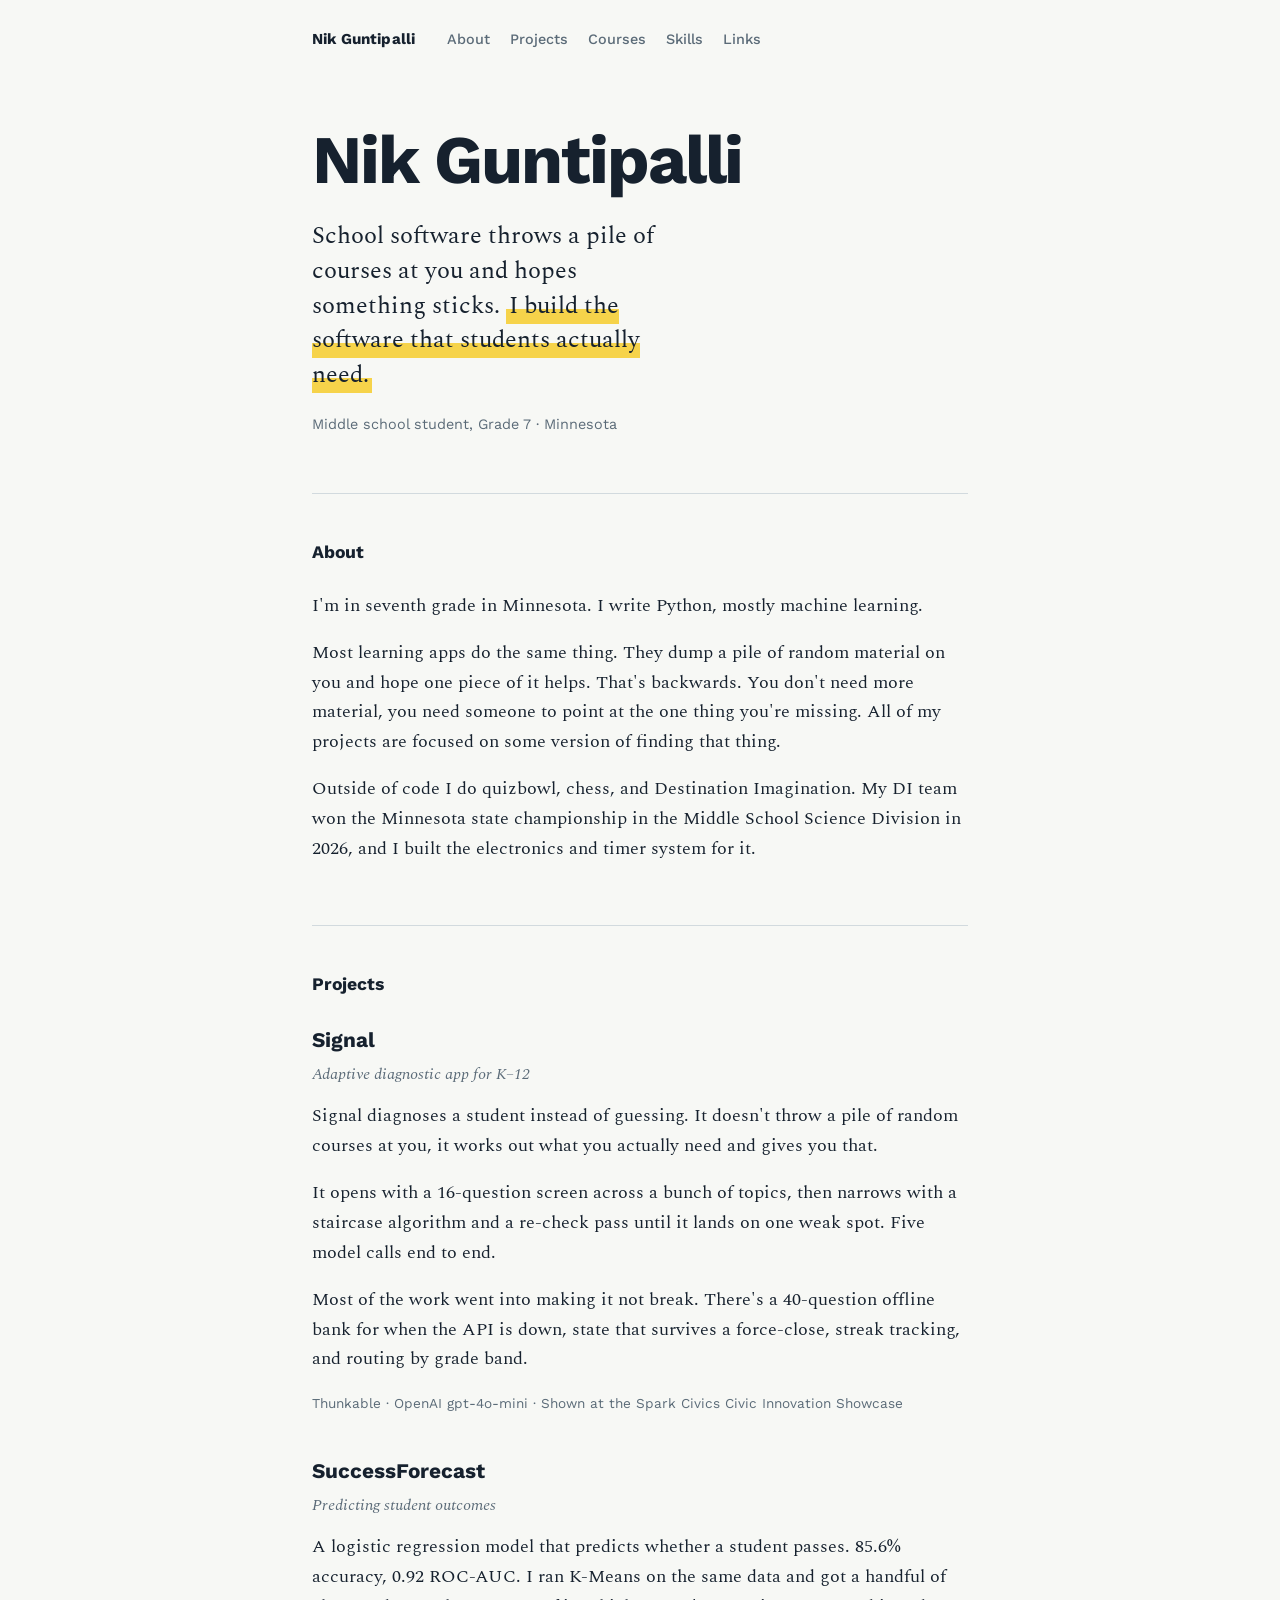
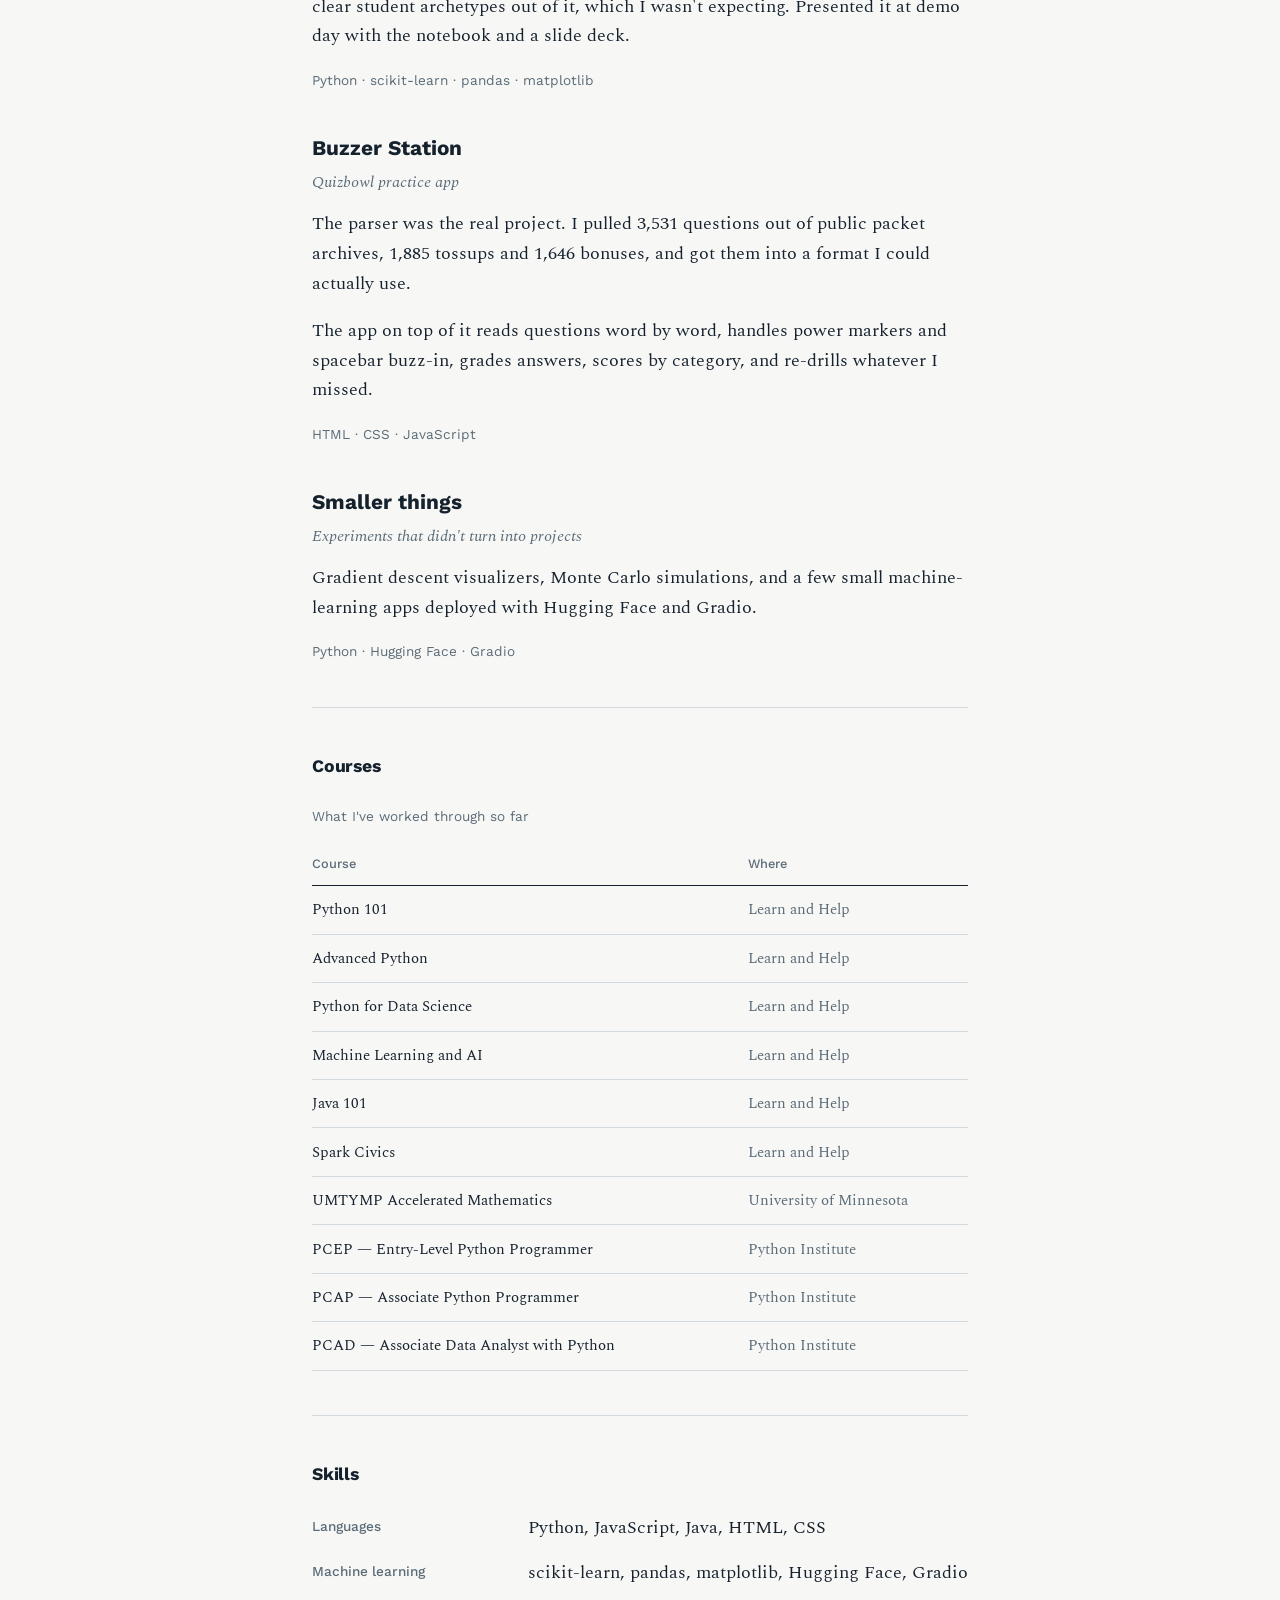
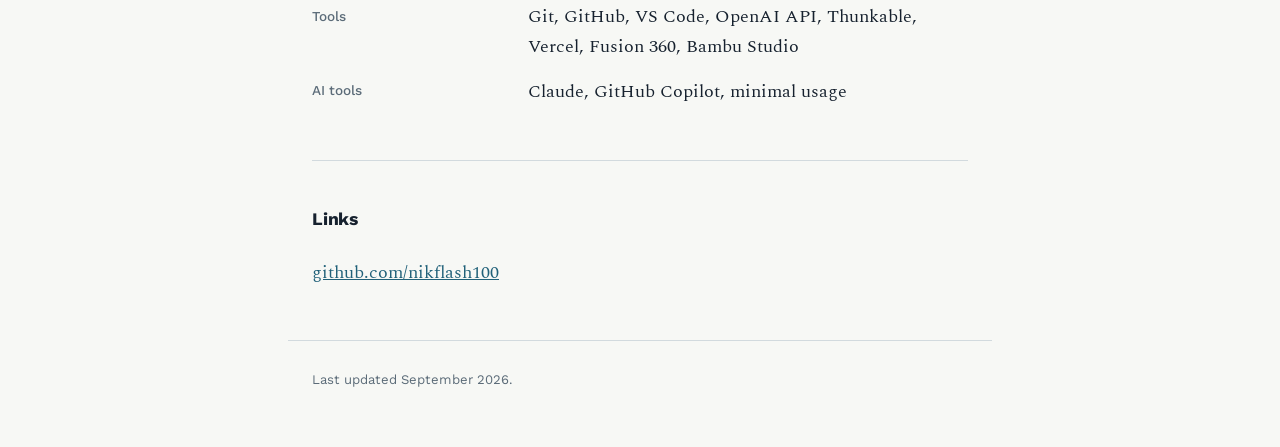
==== index.html @ 3db18a06 "Update AI tools list in index.html" ====
<!DOCTYPE html>
<html lang="en">
<head>
<meta charset="UTF-8">
<meta name="viewport" content="width=device-width, initial-scale=1">
<title>Nik Guntipalli</title>
<link rel="preconnect" href="https://fonts.googleapis.com">
<link rel="preconnect" href="https://fonts.gstatic.com" crossorigin>
<link href="https://fonts.googleapis.com/css2?family=Spectral:ital,wght@0,400;0,600;1,400&family=Work+Sans:wght@500;700&display=swap" rel="stylesheet">
<link rel="stylesheet" href="css/styles.css">
</head>
<body>

<nav class="topnav">
  <span class="topnav-name">Nik Guntipalli</span>
  <ul>
    <li><a href="#about">About</a></li>
    <li><a href="#projects">Projects</a></li>
    <li><a href="#courses">Courses</a></li>
    <li><a href="#skills">Skills</a></li>
    <li><a href="#links">Links</a></li>
  </ul>
</nav>

<header class="hero">
  <h1>Nik Guntipalli</h1>
  <p class="tagline">School software throws a pile of courses at you and hopes something sticks. <span class="marked">I build the software that students actually need.</span></p>
  <p class="meta">Middle school student, Grade 7 &middot; Minnesota</p>
</header>

<main>

<section class="section" id="about">
  <h2>About</h2>
  <p>I'm in seventh grade in Minnesota. I write Python, mostly machine learning.</p>
  <p>Most learning apps do the same thing. They dump a pile of random material on you and hope one piece of it helps. That's backwards. You don't need more material, you need someone to point at the one thing you're missing. All of my projects are focused on some version of finding that thing.</p>
  <p>Outside of code I do quizbowl, chess, and Destination Imagination. My DI team won the Minnesota state championship in the Middle School Science Division in 2026, and I built the electronics and timer system for it.</p>
</section>

<section class="section" id="projects">
  <h2>Projects</h2>

  <article class="project">
    <h3>Signal</h3>
    <p class="project-sub">Adaptive diagnostic app for K&ndash;12</p>
    <p>Signal diagnoses a student instead of guessing. It doesn't throw a pile of random courses at you, it works out what you actually need and gives you that.</p>
    <p>It opens with a 16-question screen across a bunch of topics, then narrows with a staircase algorithm and a re-check pass until it lands on one weak spot. Five model calls end to end.</p>
    <p>Most of the work went into making it not break. There's a 40-question offline bank for when the API is down, state that survives a force-close, streak tracking, and routing by grade band.</p>
    <p class="tech">Thunkable &middot; OpenAI gpt-4o-mini &middot; Shown at the Spark Civics Civic Innovation Showcase</p>
  </article>

  <article class="project">
    <h3>SuccessForecast</h3>
    <p class="project-sub">Predicting student outcomes</p>
    <p>A logistic regression model that predicts whether a student passes. 85.6% accuracy, 0.92 ROC-AUC. I ran K-Means on the same data and got a handful of clear student archetypes out of it, which I wasn't expecting. Presented it at demo day with the notebook and a slide deck.</p>
    <p class="tech">Python &middot; scikit-learn &middot; pandas &middot; matplotlib</p>
  </article>

  <article class="project">
    <h3>Buzzer Station</h3>
    <p class="project-sub">Quizbowl practice app</p>
    <p>The parser was the real project. I pulled 3,531 questions out of public packet archives, 1,885 tossups and 1,646 bonuses, and got them into a format I could actually use.</p>
    <p>The app on top of it reads questions word by word, handles power markers and spacebar buzz-in, grades answers, scores by category, and re-drills whatever I missed.</p>
    <p class="tech">HTML &middot; CSS &middot; JavaScript</p>
  </article>

  <article class="project">
    <h3>Smaller things</h3>
    <p class="project-sub">Experiments that didn't turn into projects</p>
    <p>Gradient descent visualizers, Monte Carlo simulations, and a few small machine-learning apps deployed with Hugging Face and Gradio.</p>
    <p class="tech">Python &middot; Hugging Face &middot; Gradio</p>
  </article>
</section>

<section class="section" id="courses">
  <h2>Courses</h2>
  <table>
    <caption>What I've worked through so far</caption>
    <thead>
      <tr><th scope="col">Course</th><th scope="col">Where</th></tr>
    </thead>
    <tbody>
      <tr><td>Python 101</td><td>Learn and Help</td></tr>
      <tr><td>Advanced Python</td><td>Learn and Help</td></tr>
      <tr><td>Python for Data Science</td><td>Learn and Help</td></tr>
      <tr><td>Machine Learning and AI</td><td>Learn and Help</td></tr>
      <tr><td>Java 101</td><td>Learn and Help</td></tr>
      <tr><td>Spark Civics</td><td>Learn and Help</td></tr>
      <tr><td>UMTYMP Accelerated Mathematics</td><td>University of Minnesota</td></tr>
      <tr><td>PCEP &mdash; Entry-Level Python Programmer</td><td>Python Institute</td></tr>
      <tr><td>PCAP &mdash; Associate Python Programmer</td><td>Python Institute</td></tr>
      <tr><td>PCAD &mdash; Associate Data Analyst with Python</td><td>Python Institute</td></tr>
    </tbody>
  </table>
</section>

<section class="section" id="skills">
  <h2>Skills</h2>
  <dl class="skills">
    <dt>Languages</dt>
    <dd>Python, JavaScript, Java, HTML, CSS</dd>

    <dt>Machine learning</dt>
    <dd>scikit-learn, pandas, matplotlib, Hugging Face, Gradio</dd>

    <dt>Tools</dt>
    <dd>Git, GitHub, VS Code, OpenAI API, Thunkable, Vercel, Fusion 360, Bambu Studio</dd>

    <dt>AI tools</dt>
    <dd>Claude, GitHub Copilot, minimal usage</dd>
  </dl>
</section>

<section class="section" id="links">
  <h2>Links</h2>
  <ul class="links">
    <li><a href="https://github.com/nikflash100">github.com/nikflash100</a></li>
  </ul>
</section>

</main>

<footer>
  <p>Last updated September 2026.</p>
</footer>

</body>
</html>
---- css/styles.css ----
:root {
  --ink: #16212e;
  --paper: #f7f8f5;
  --rule: #d2dade;
  --muted: #5b6b78;
  --mark: #f6d34a;
  --link: #216179;
}

* { box-sizing: border-box; }

html { scroll-behavior: smooth; }

body {
  margin: 0;
  background: var(--paper);
  color: var(--ink);
  font-family: Spectral, Georgia, serif;
  font-size: 18px;
  line-height: 1.65;
}

main, .hero, .topnav, footer {
  max-width: 44rem;
  margin: 0 auto;
  padding-left: 1.5rem;
  padding-right: 1.5rem;
}

.topnav {
  display: flex;
  flex-wrap: wrap;
  align-items: baseline;
  gap: 1rem 2rem;
  padding-top: 1.5rem;
  padding-bottom: 1.5rem;
}

.topnav-name {
  font-family: "Work Sans", system-ui, sans-serif;
  font-weight: 700;
  font-size: 0.95rem;
  letter-spacing: 0.01em;
}

.topnav ul {
  display: flex;
  flex-wrap: wrap;
  gap: 1.25rem;
  margin: 0;
  padding: 0;
  list-style: none;
}

.topnav a {
  font-family: "Work Sans", system-ui, sans-serif;
  font-size: 0.9rem;
  font-weight: 500;
  color: var(--muted);
  text-decoration: none;
}

.topnav a:hover { color: var(--ink); }

.hero {
  padding-top: 3rem;
  padding-bottom: 3.5rem;
}

h1 {
  font-family: "Work Sans", system-ui, sans-serif;
  font-weight: 700;
  font-size: clamp(2.6rem, 8vw, 4.25rem);
  line-height: 1.02;
  letter-spacing: -0.03em;
  margin: 0 0 1.5rem;
}

.tagline {
  font-size: clamp(1.15rem, 3vw, 1.5rem);
  line-height: 1.45;
  margin: 0 0 1.25rem;
  max-width: 30ch;
}

.marked {
  background: linear-gradient(transparent 58%, var(--mark) 58%);
  padding: 0 0.12em;
}

.meta {
  font-family: "Work Sans", system-ui, sans-serif;
  font-size: 0.9rem;
  color: var(--muted);
  margin: 0;
}

.section {
  padding-top: 2.75rem;
  padding-bottom: 2.75rem;
  border-top: 1px solid var(--rule);
}

h2 {
  font-family: "Work Sans", system-ui, sans-serif;
  font-weight: 700;
  font-size: 1.1rem;
  letter-spacing: -0.01em;
  margin: 0 0 1.5rem;
}

p { margin: 0 0 1.1rem; }

table {
  width: 100%;
  border-collapse: collapse;
  font-size: 0.95rem;
}

caption {
  text-align: left;
  font-family: "Work Sans", system-ui, sans-serif;
  font-size: 0.85rem;
  color: var(--muted);
  padding-bottom: 0.9rem;
}

th, td {
  text-align: left;
  padding: 0.7rem 0.9rem 0.7rem 0;
  border-bottom: 1px solid var(--rule);
  vertical-align: top;
}

th {
  font-family: "Work Sans", system-ui, sans-serif;
  font-weight: 500;
  font-size: 0.8rem;
  color: var(--muted);
  border-bottom-color: var(--ink);
}

td:last-child { color: var(--muted); padding-right: 0; }

.skills {
  margin: 0;
  display: grid;
  grid-template-columns: 12rem 1fr;
  gap: 0.35rem 1.5rem;
}

.skills dt {
  font-family: "Work Sans", system-ui, sans-serif;
  font-size: 0.85rem;
  font-weight: 500;
  color: var(--muted);
  padding-top: 0.15rem;
}

.skills dd { margin: 0 0 0.6rem; }

.project { margin-bottom: 2.5rem; }
.project:last-child { margin-bottom: 0; }

h3 {
  font-family: "Work Sans", system-ui, sans-serif;
  font-weight: 700;
  font-size: 1.3rem;
  margin: 0 0 0.2rem;
}

.project-sub {
  font-size: 1rem;
  font-style: italic;
  color: var(--muted);
  margin: 0 0 0.9rem;
}

.tech {
  font-family: "Work Sans", system-ui, sans-serif;
  font-size: 0.85rem;
  color: var(--muted);
  margin: 0;
}

.links { margin: 0; padding: 0; list-style: none; }
.links li { margin-bottom: 0.5rem; }

a { color: var(--link); }

a:focus-visible, .topnav a:focus-visible {
  outline: 2px solid var(--link);
  outline-offset: 3px;
  border-radius: 2px;
}

footer {
  border-top: 1px solid var(--rule);
  padding-top: 1.75rem;
  padding-bottom: 3.5rem;
  font-family: "Work Sans", system-ui, sans-serif;
  font-size: 0.82rem;
  color: var(--muted);
}

footer p { margin: 0; }

@media (max-width: 600px) {
  body { font-size: 17px; }
  .skills { grid-template-columns: 1fr; gap: 0; }
  .skills dt { padding-top: 0.5rem; }
  table { font-size: 0.9rem; }
  th, td { padding-right: 0.5rem; }
}

@media (prefers-reduced-motion: reduce) {
  html { scroll-behavior: auto; }
}
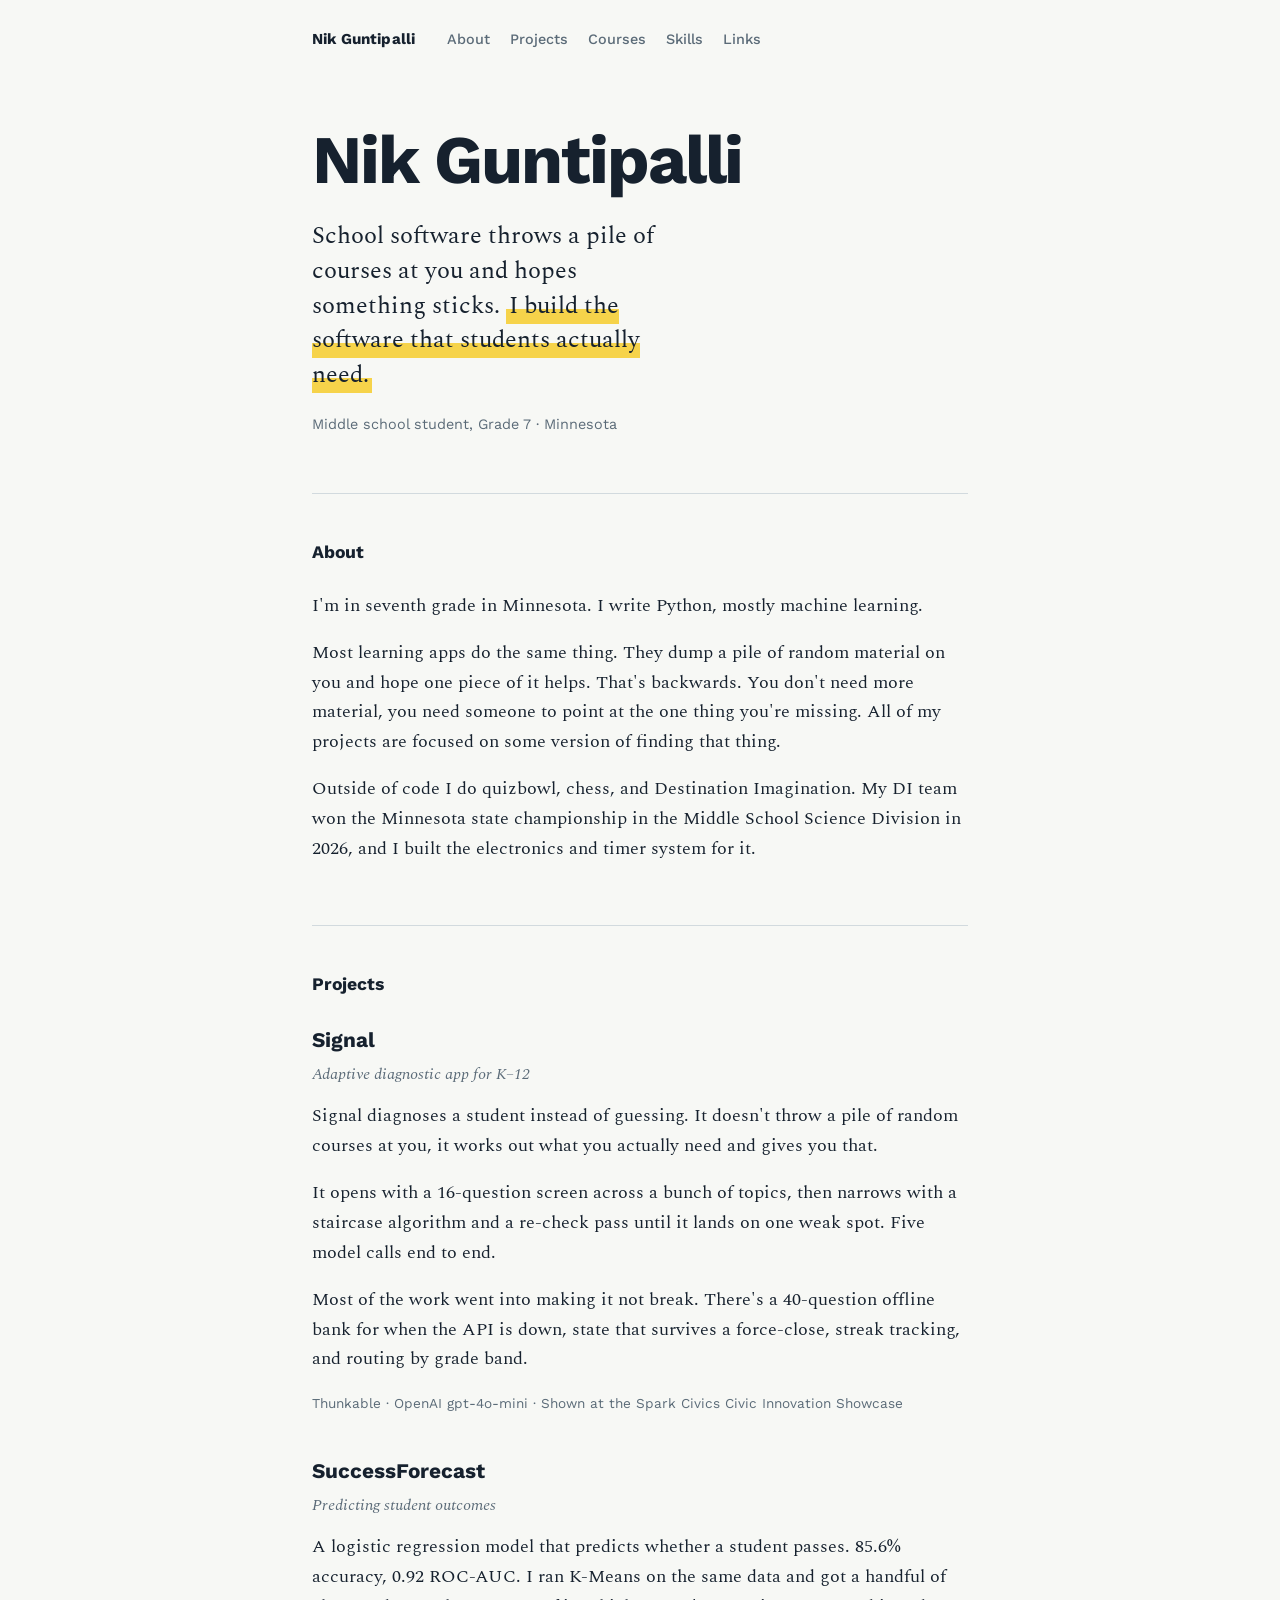
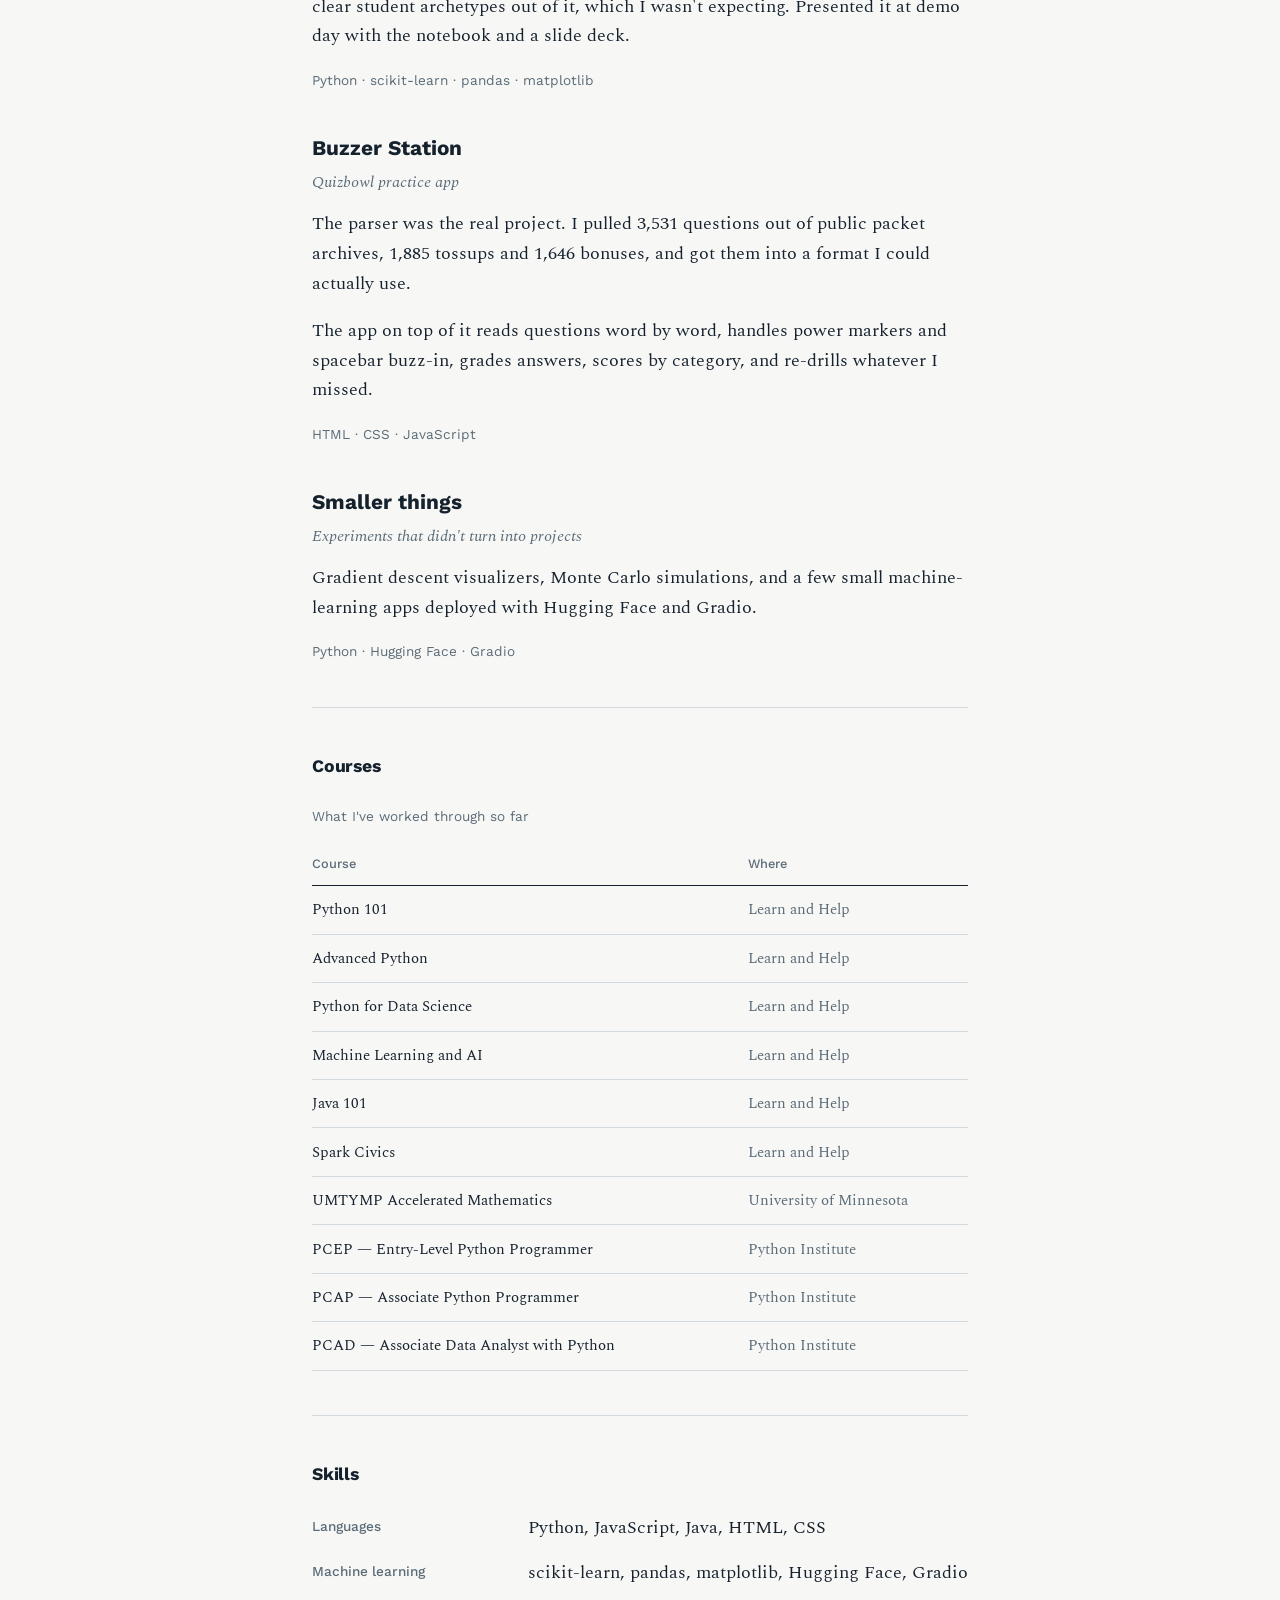
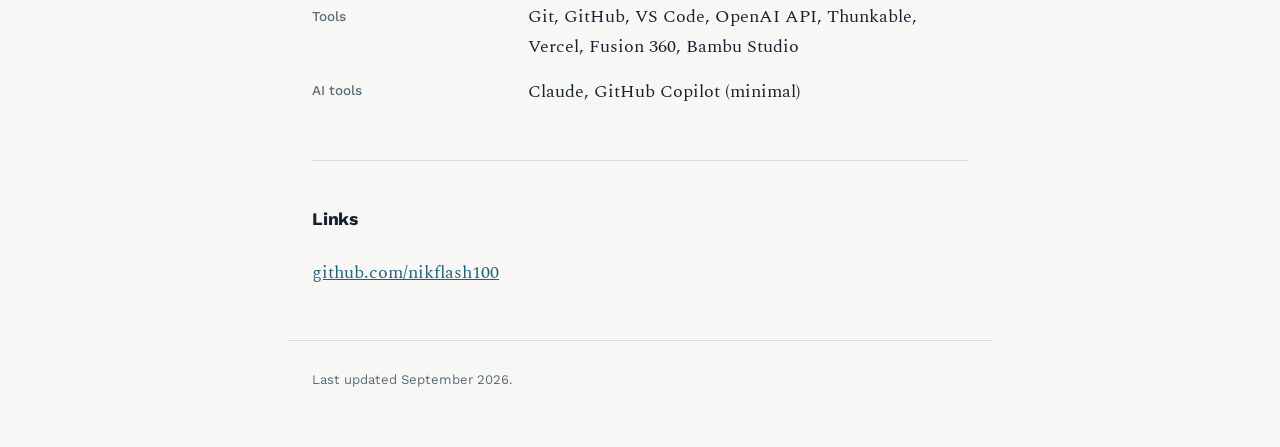
==== commit b8afd31a: "Update AI tools list to clarify usage of Copilot" ====
--- a/index.html
+++ b/index.html
@@ -107,7 +107,7 @@
     <dd>Git, GitHub, VS Code, OpenAI API, Thunkable, Vercel, Fusion 360, Bambu Studio</dd>
 
     <dt>AI tools</dt>
-    <dd>Claude, GitHub Copilot, minimal usage</dd>
+    <dd>Claude, GitHub Copilot (minimal)</dd>
   </dl>
 </section>
 
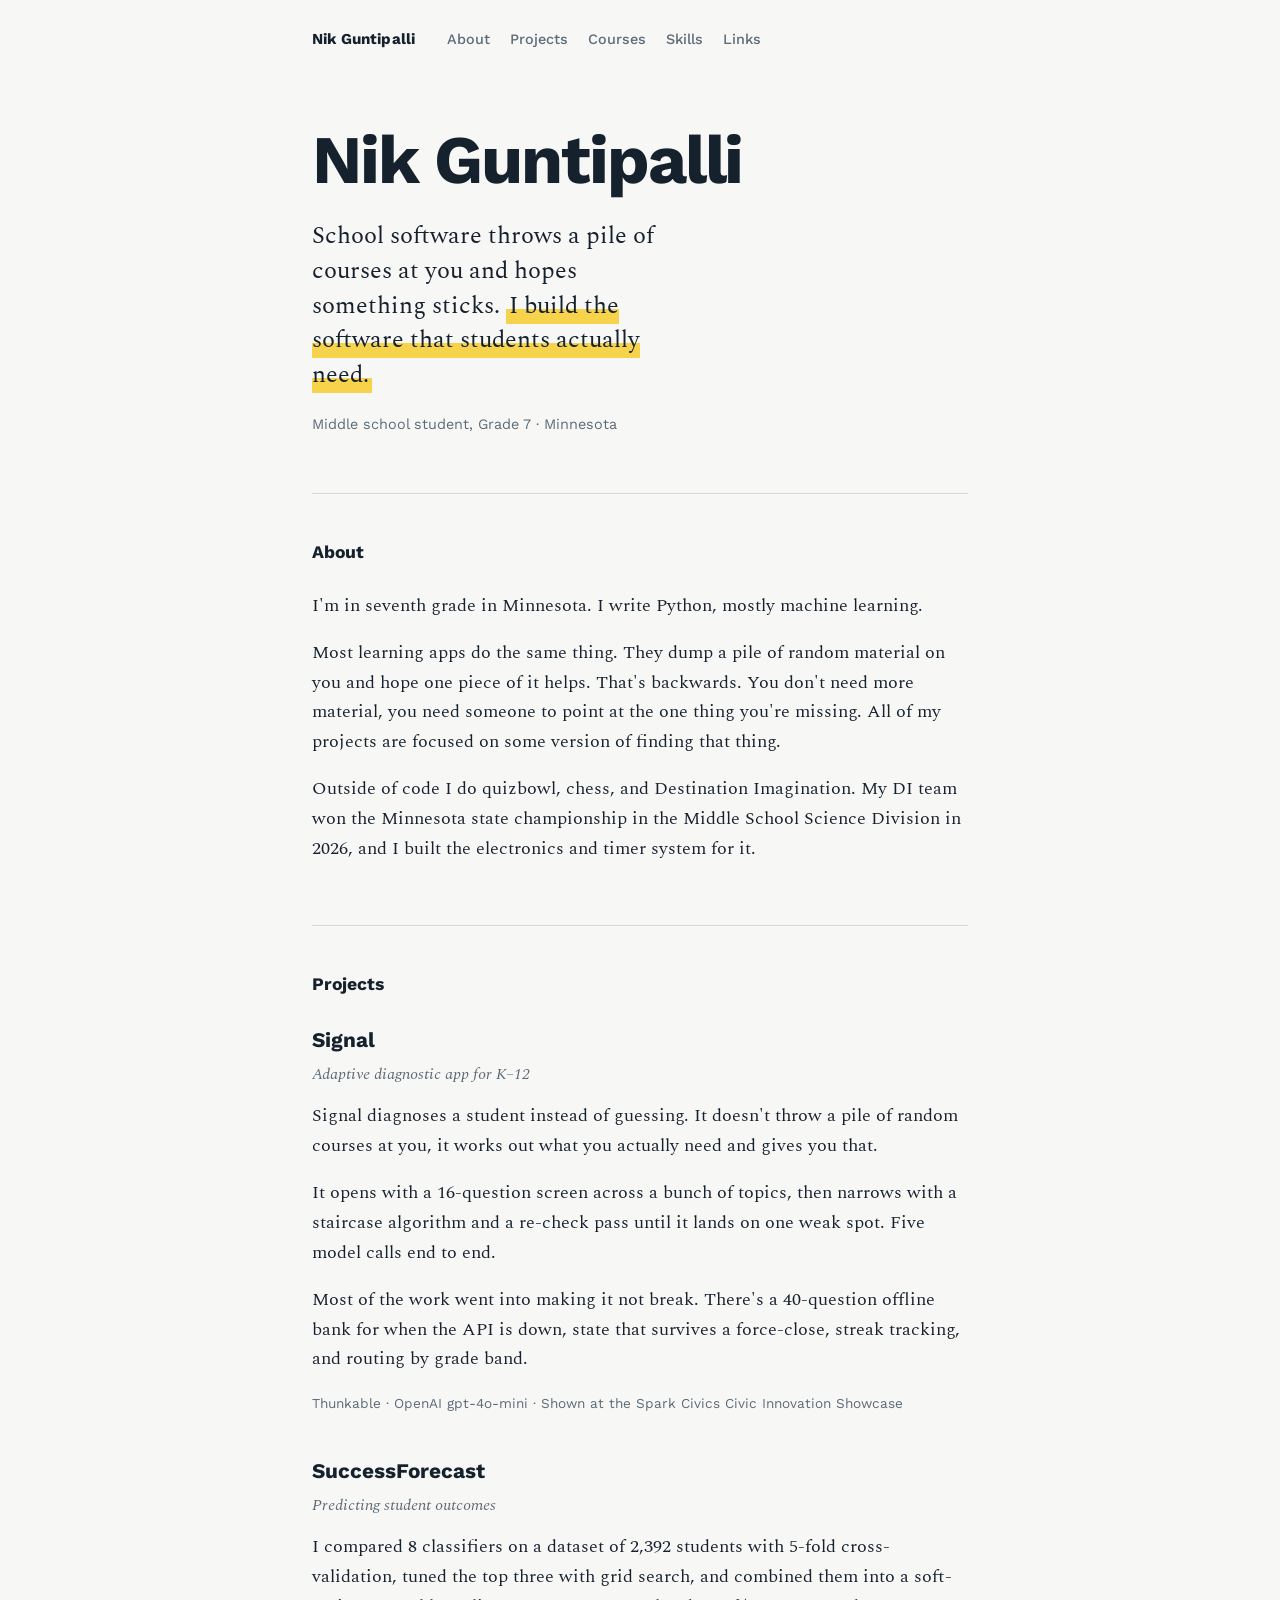
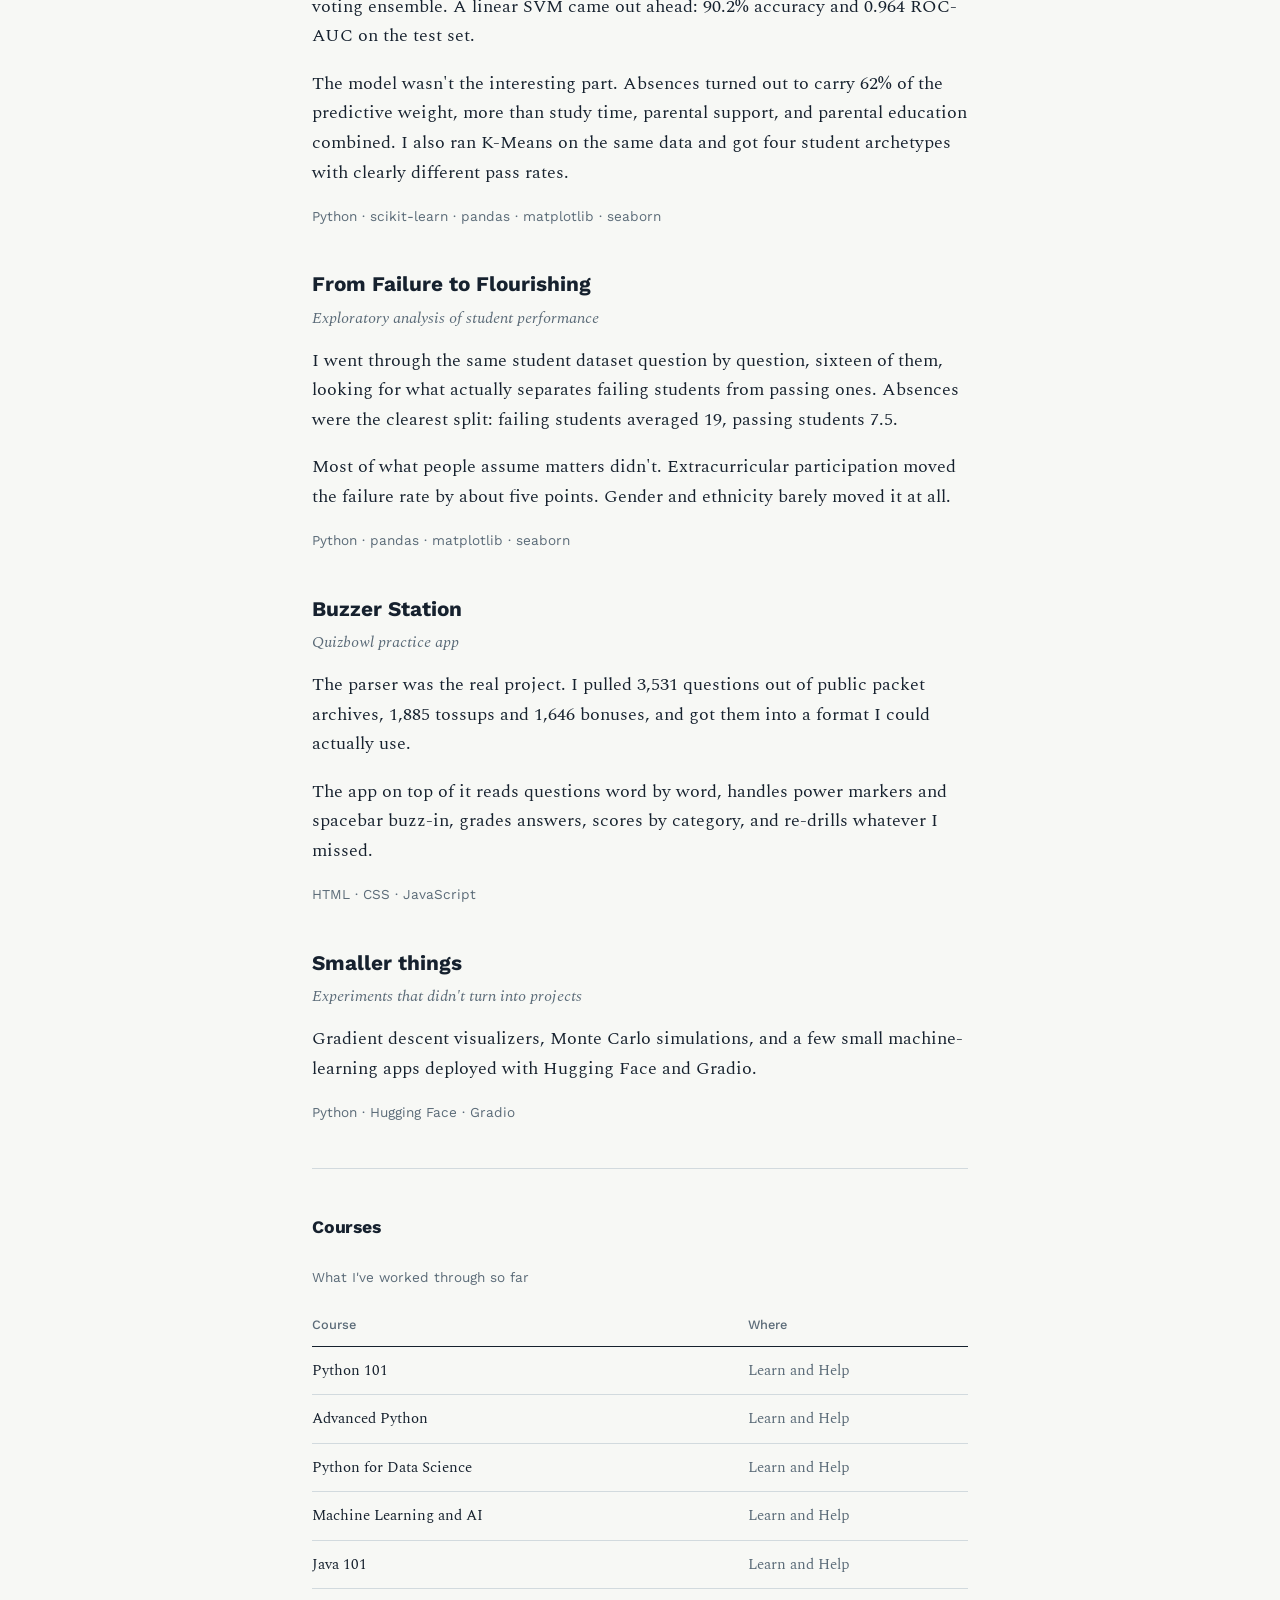
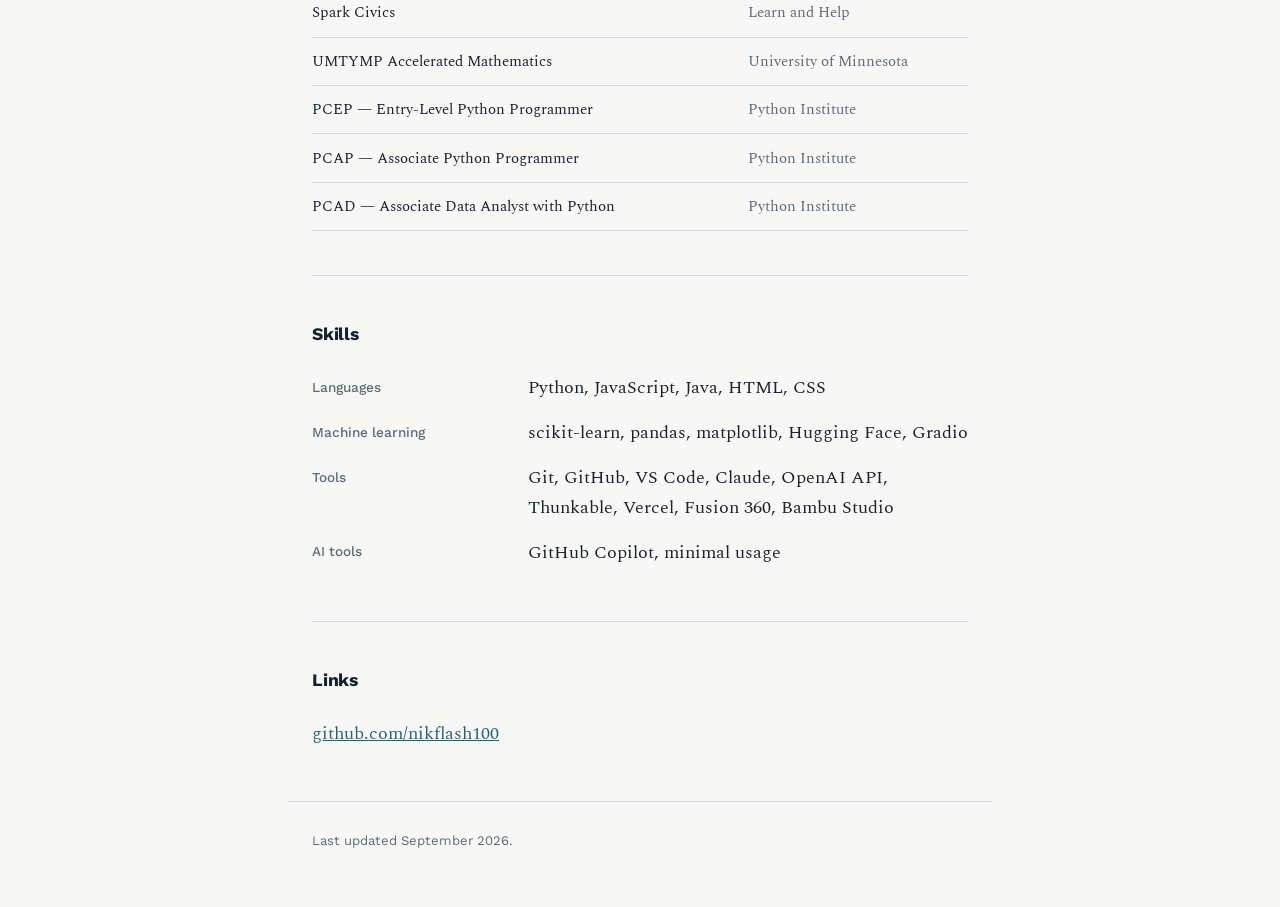
==== commit 98a86a94: "Add files via upload" ====
--- a/index.html
+++ b/index.html
@@ -52,8 +52,17 @@
   <article class="project">
     <h3>SuccessForecast</h3>
     <p class="project-sub">Predicting student outcomes</p>
-    <p>A logistic regression model that predicts whether a student passes. 85.6% accuracy, 0.92 ROC-AUC. I ran K-Means on the same data and got a handful of clear student archetypes out of it, which I wasn't expecting. Presented it at demo day with the notebook and a slide deck.</p>
-    <p class="tech">Python &middot; scikit-learn &middot; pandas &middot; matplotlib</p>
+    <p>I compared 8 classifiers on a dataset of 2,392 students with 5-fold cross-validation, tuned the top three with grid search, and combined them into a soft-voting ensemble. A linear SVM came out ahead: 90.2% accuracy and 0.964 ROC-AUC on the test set.</p>
+    <p>The model wasn't the interesting part. Absences turned out to carry 62% of the predictive weight, more than study time, parental support, and parental education combined. I also ran K-Means on the same data and got four student archetypes with clearly different pass rates.</p>
+    <p class="tech">Python &middot; scikit-learn &middot; pandas &middot; matplotlib &middot; seaborn</p>
+  </article>
+
+  <article class="project">
+    <h3>From Failure to Flourishing</h3>
+    <p class="project-sub">Exploratory analysis of student performance</p>
+    <p>I went through the same student dataset question by question, sixteen of them, looking for what actually separates failing students from passing ones. Absences were the clearest split: failing students averaged 19, passing students 7.5.</p>
+    <p>Most of what people assume matters didn't. Extracurricular participation moved the failure rate by about five points. Gender and ethnicity barely moved it at all.</p>
+    <p class="tech">Python &middot; pandas &middot; matplotlib &middot; seaborn</p>
   </article>
 
   <article class="project">
@@ -104,10 +113,10 @@
     <dd>scikit-learn, pandas, matplotlib, Hugging Face, Gradio</dd>
 
     <dt>Tools</dt>
-    <dd>Git, GitHub, VS Code, OpenAI API, Thunkable, Vercel, Fusion 360, Bambu Studio</dd>
+    <dd>Git, GitHub, VS Code, Claude, OpenAI API, Thunkable, Vercel, Fusion 360, Bambu Studio</dd>
 
     <dt>AI tools</dt>
-    <dd>Claude, GitHub Copilot (minimal)</dd>
+    <dd>GitHub Copilot, minimal usage</dd>
   </dl>
 </section>
 
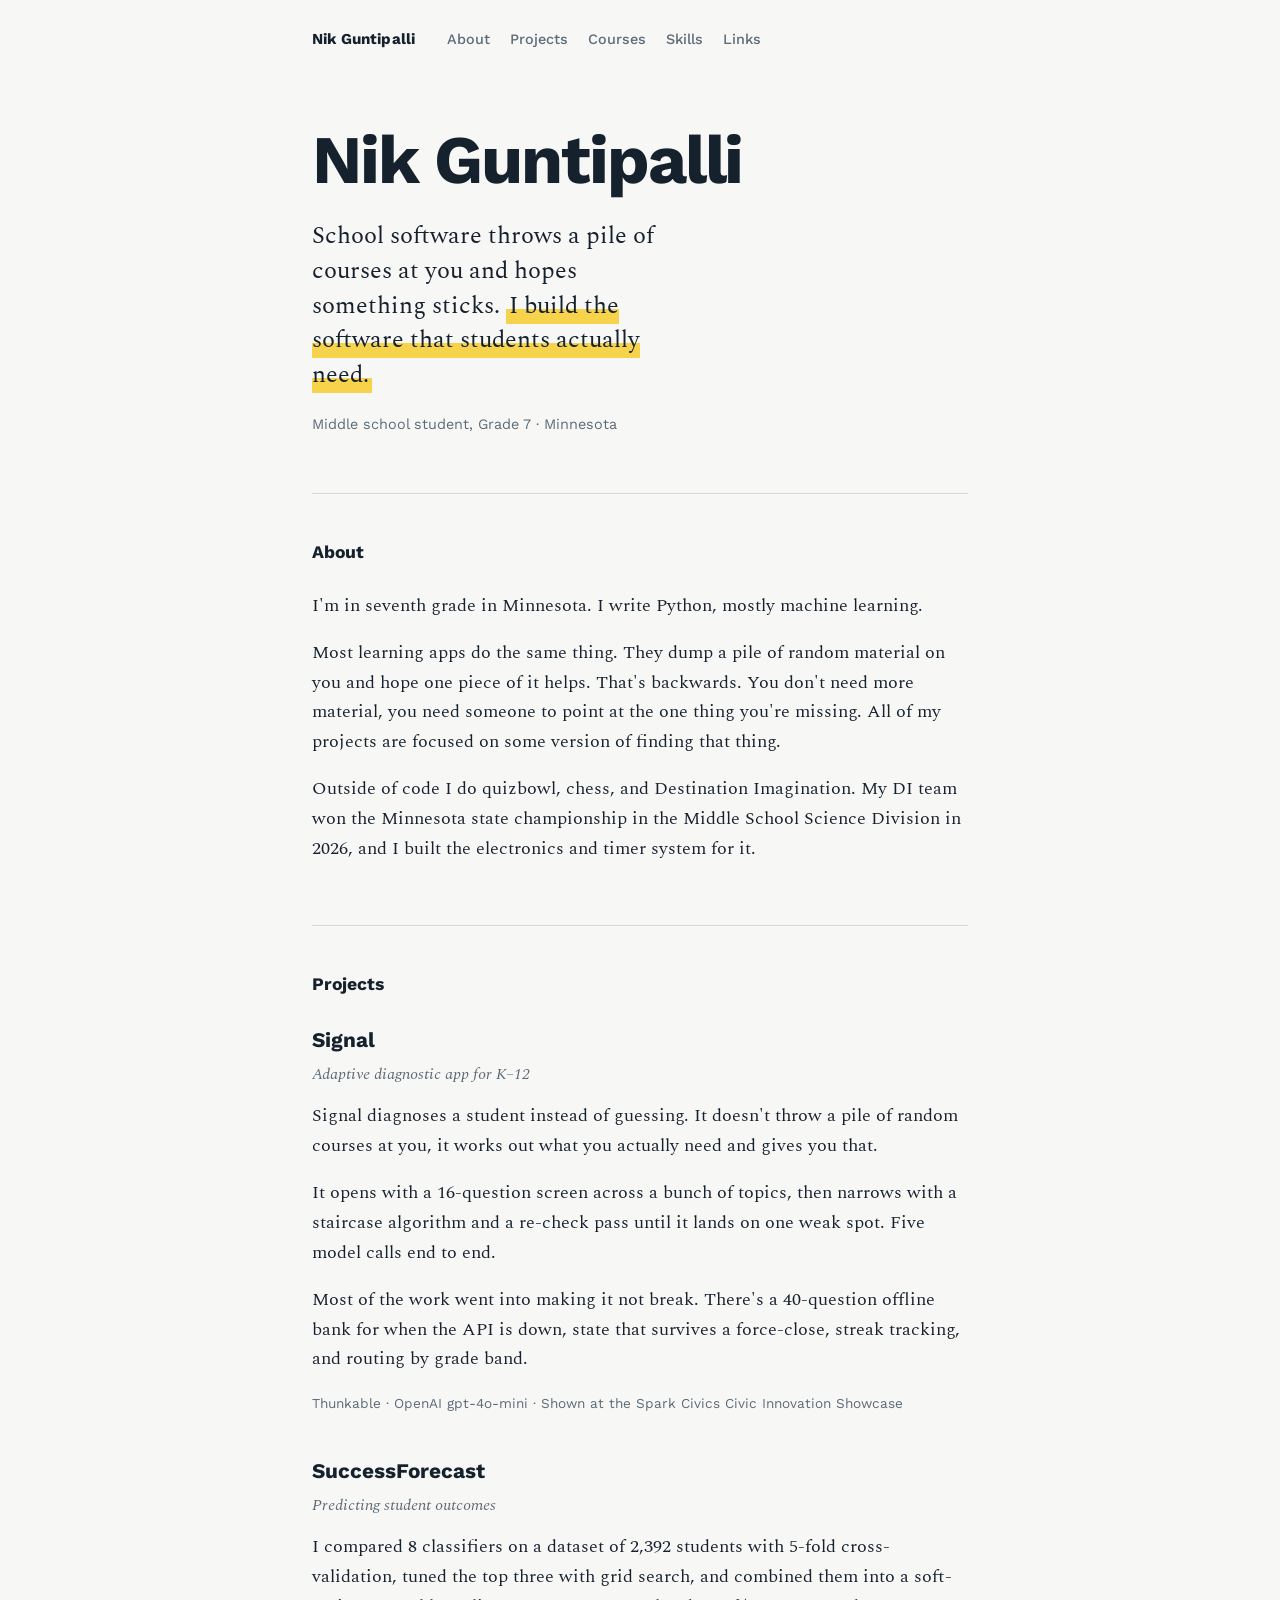
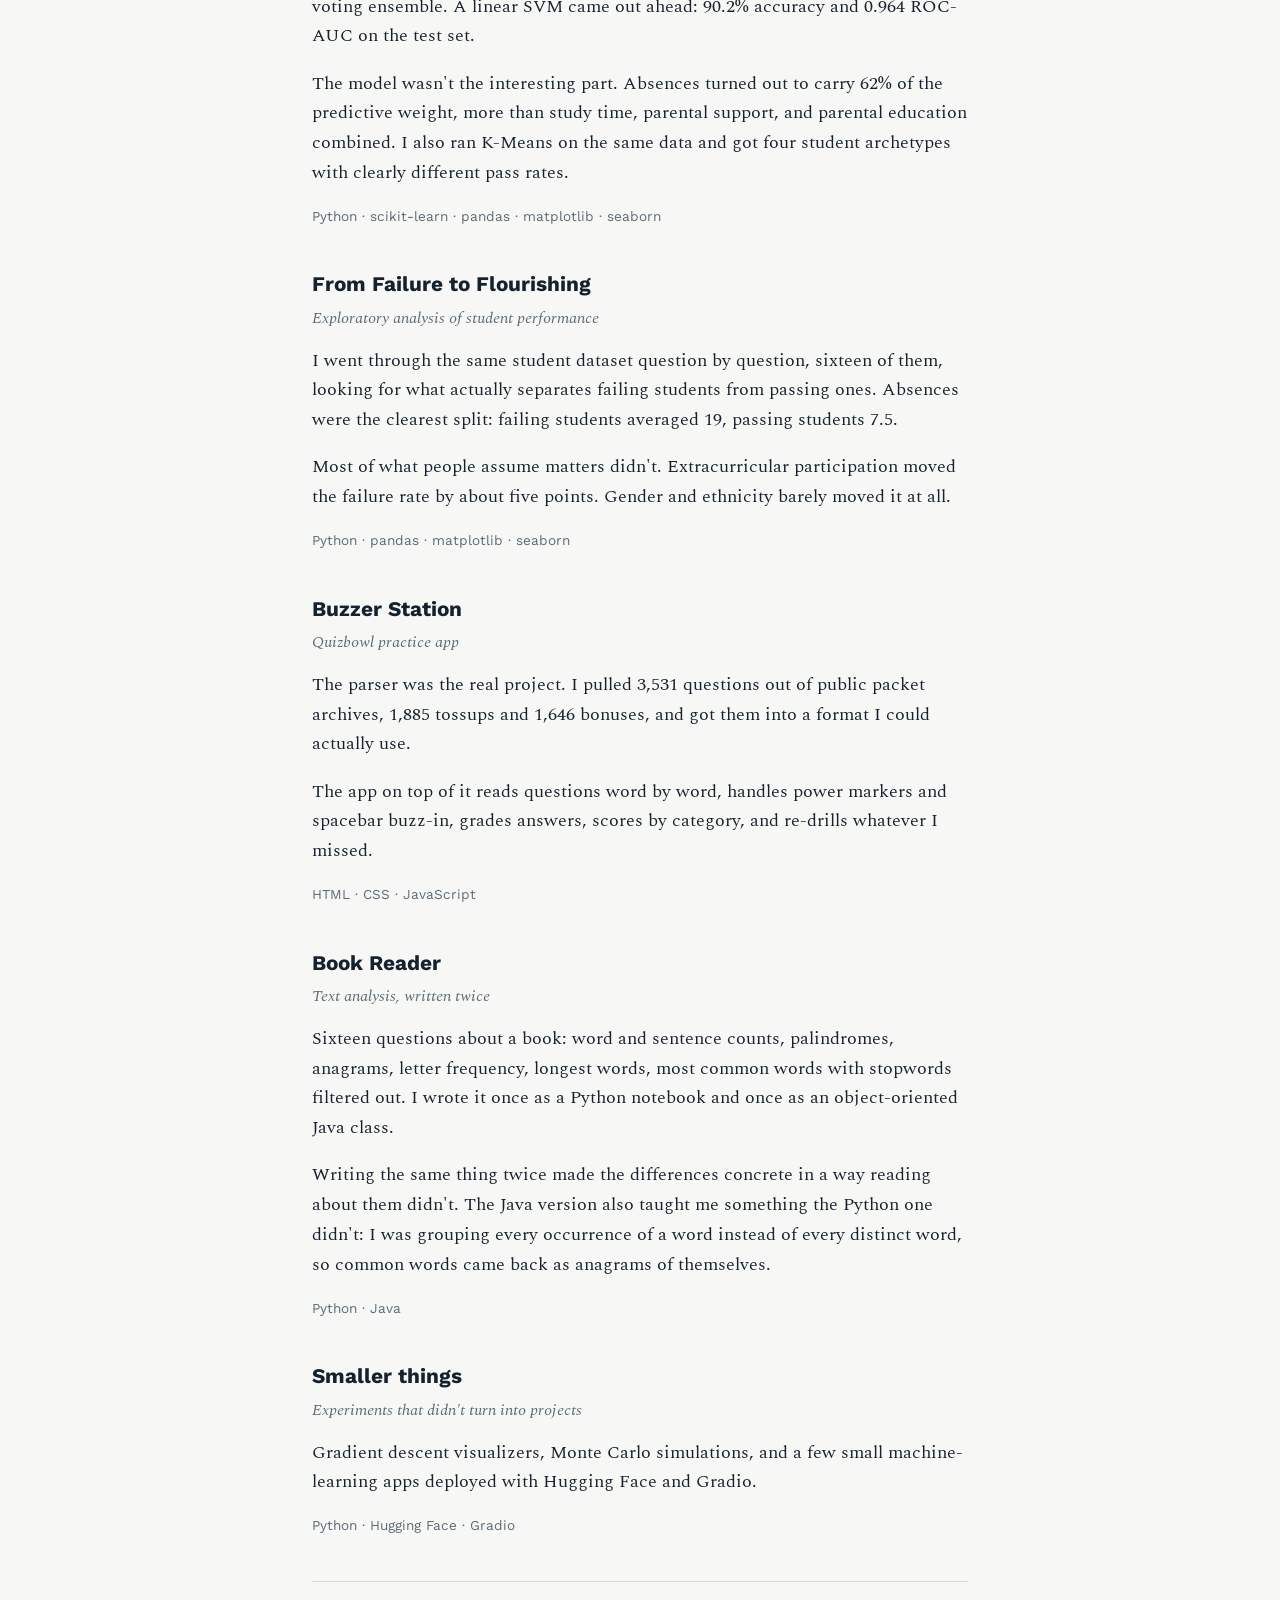
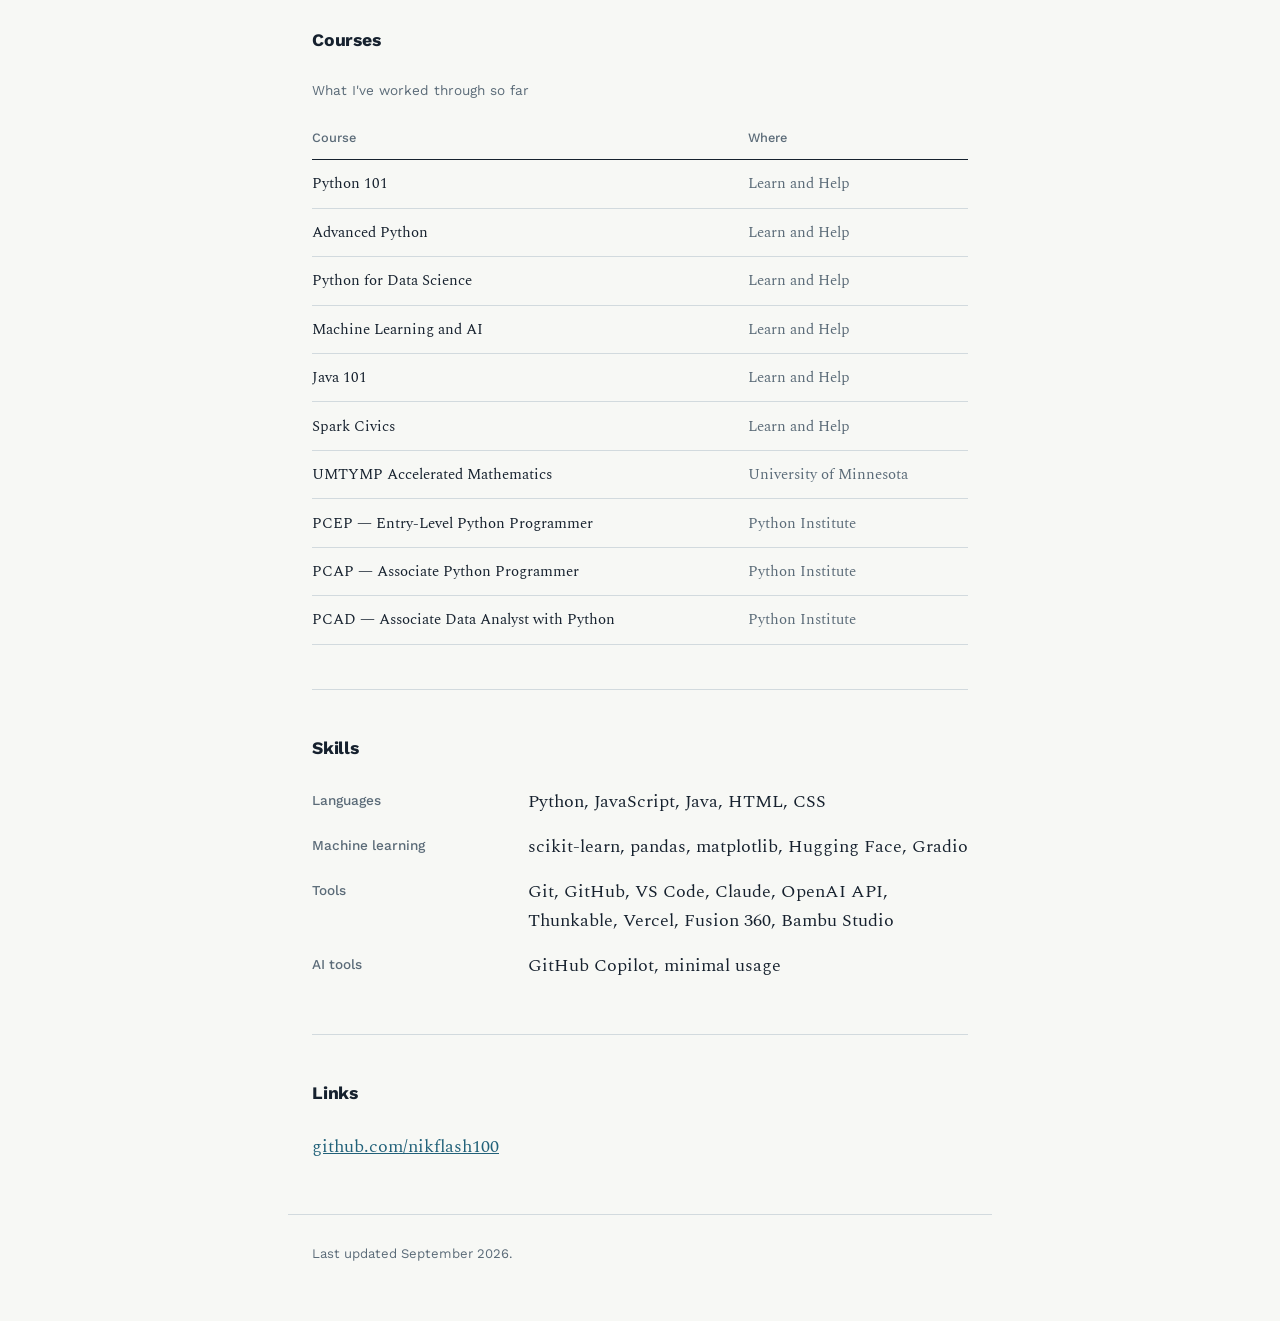
==== commit 64261039: "Add files via upload" ====
--- a/index.html
+++ b/index.html
@@ -74,6 +74,14 @@
   </article>
 
   <article class="project">
+    <h3>Book Reader</h3>
+    <p class="project-sub">Text analysis, written twice</p>
+    <p>Sixteen questions about a book: word and sentence counts, palindromes, anagrams, letter frequency, longest words, most common words with stopwords filtered out. I wrote it once as a Python notebook and once as an object-oriented Java class.</p>
+    <p>Writing the same thing twice made the differences concrete in a way reading about them didn't. The Java version also taught me something the Python one didn't: I was grouping every occurrence of a word instead of every distinct word, so common words came back as anagrams of themselves.</p>
+    <p class="tech">Python &middot; Java</p>
+  </article>
+
+  <article class="project">
     <h3>Smaller things</h3>
     <p class="project-sub">Experiments that didn't turn into projects</p>
     <p>Gradient descent visualizers, Monte Carlo simulations, and a few small machine-learning apps deployed with Hugging Face and Gradio.</p>
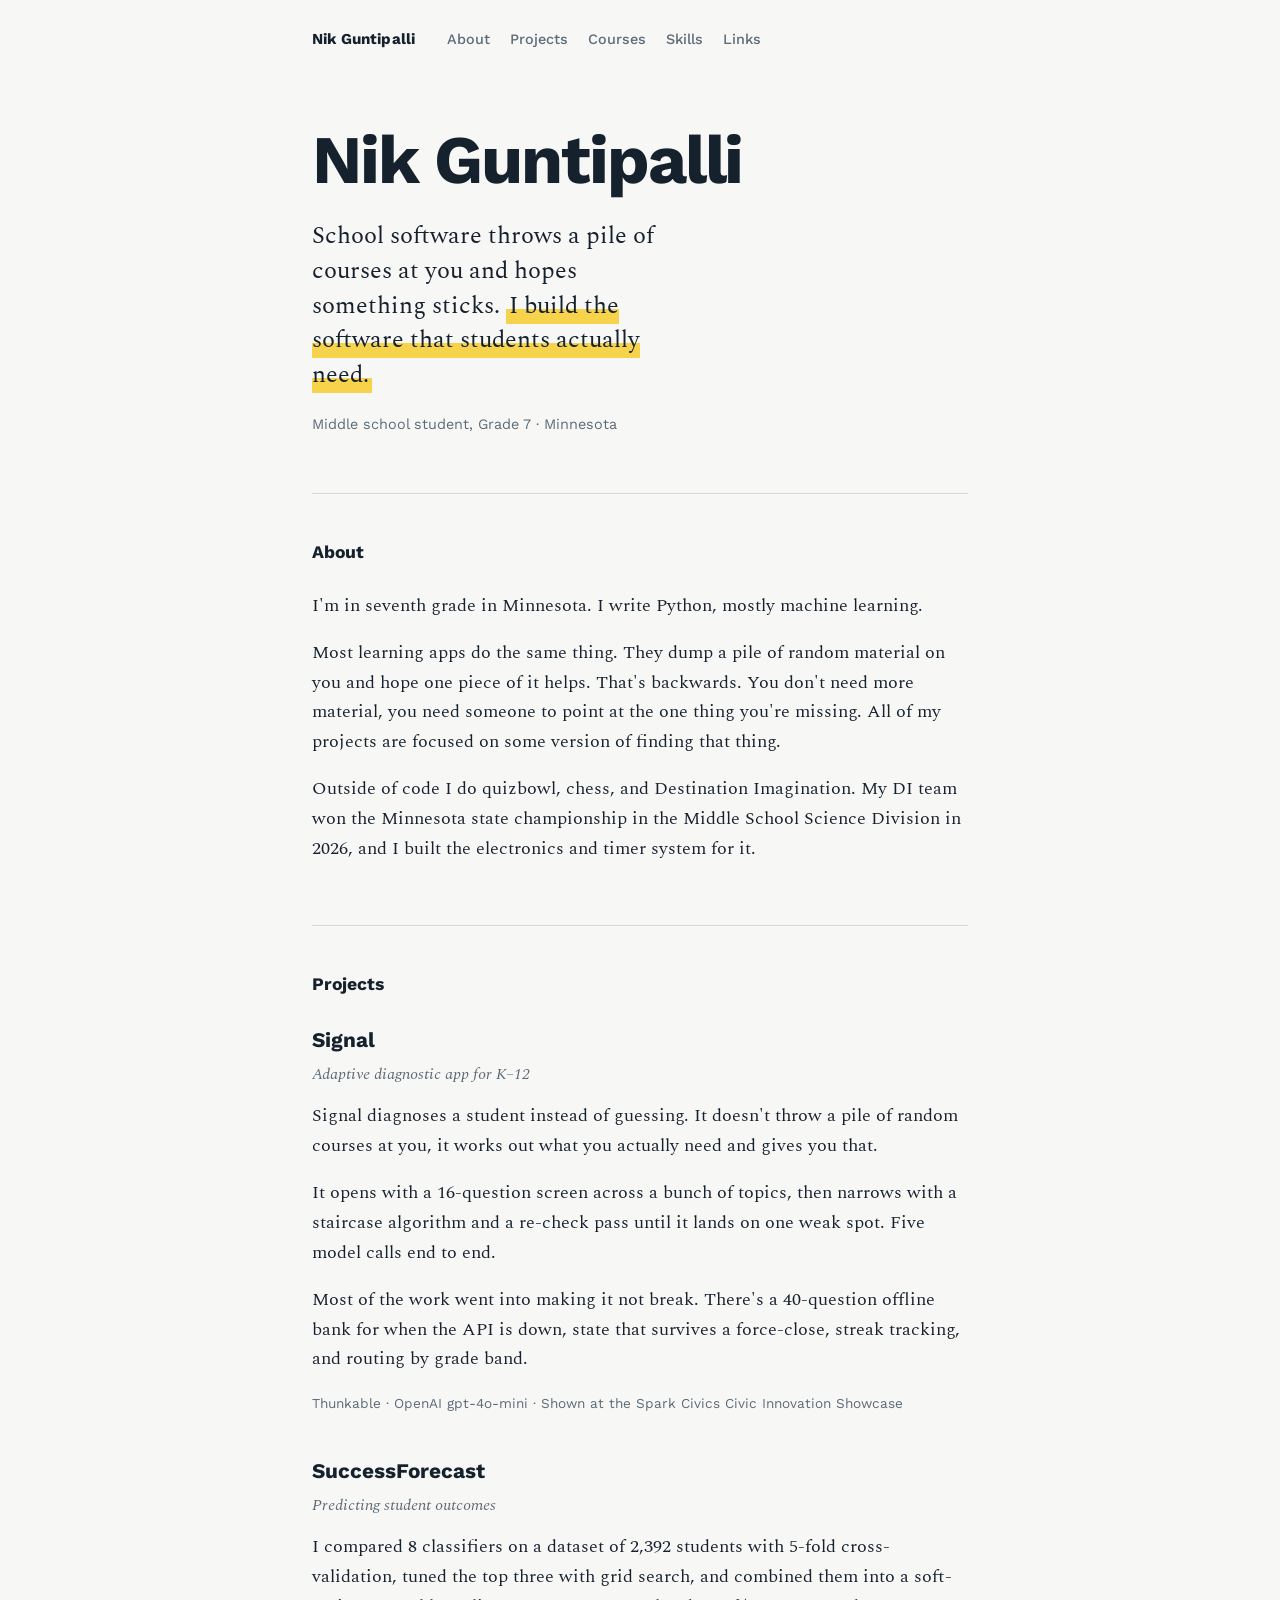
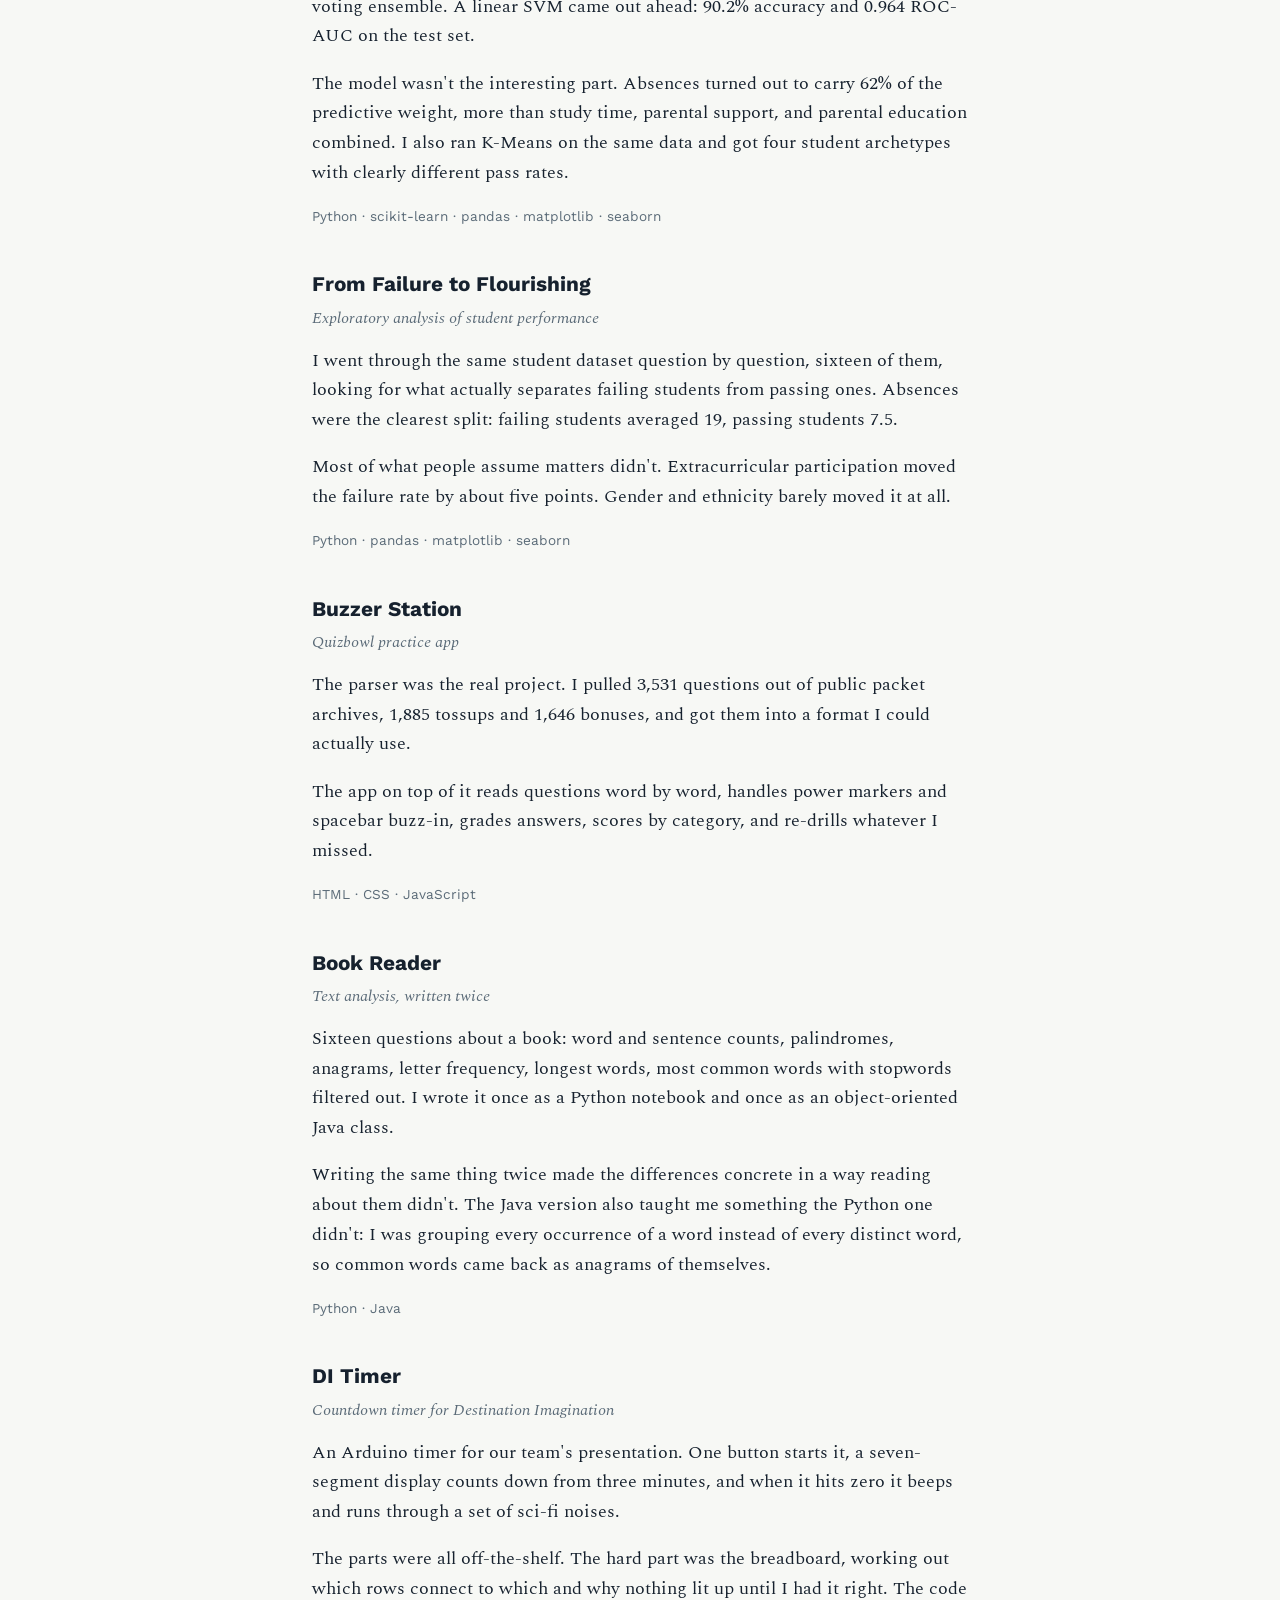
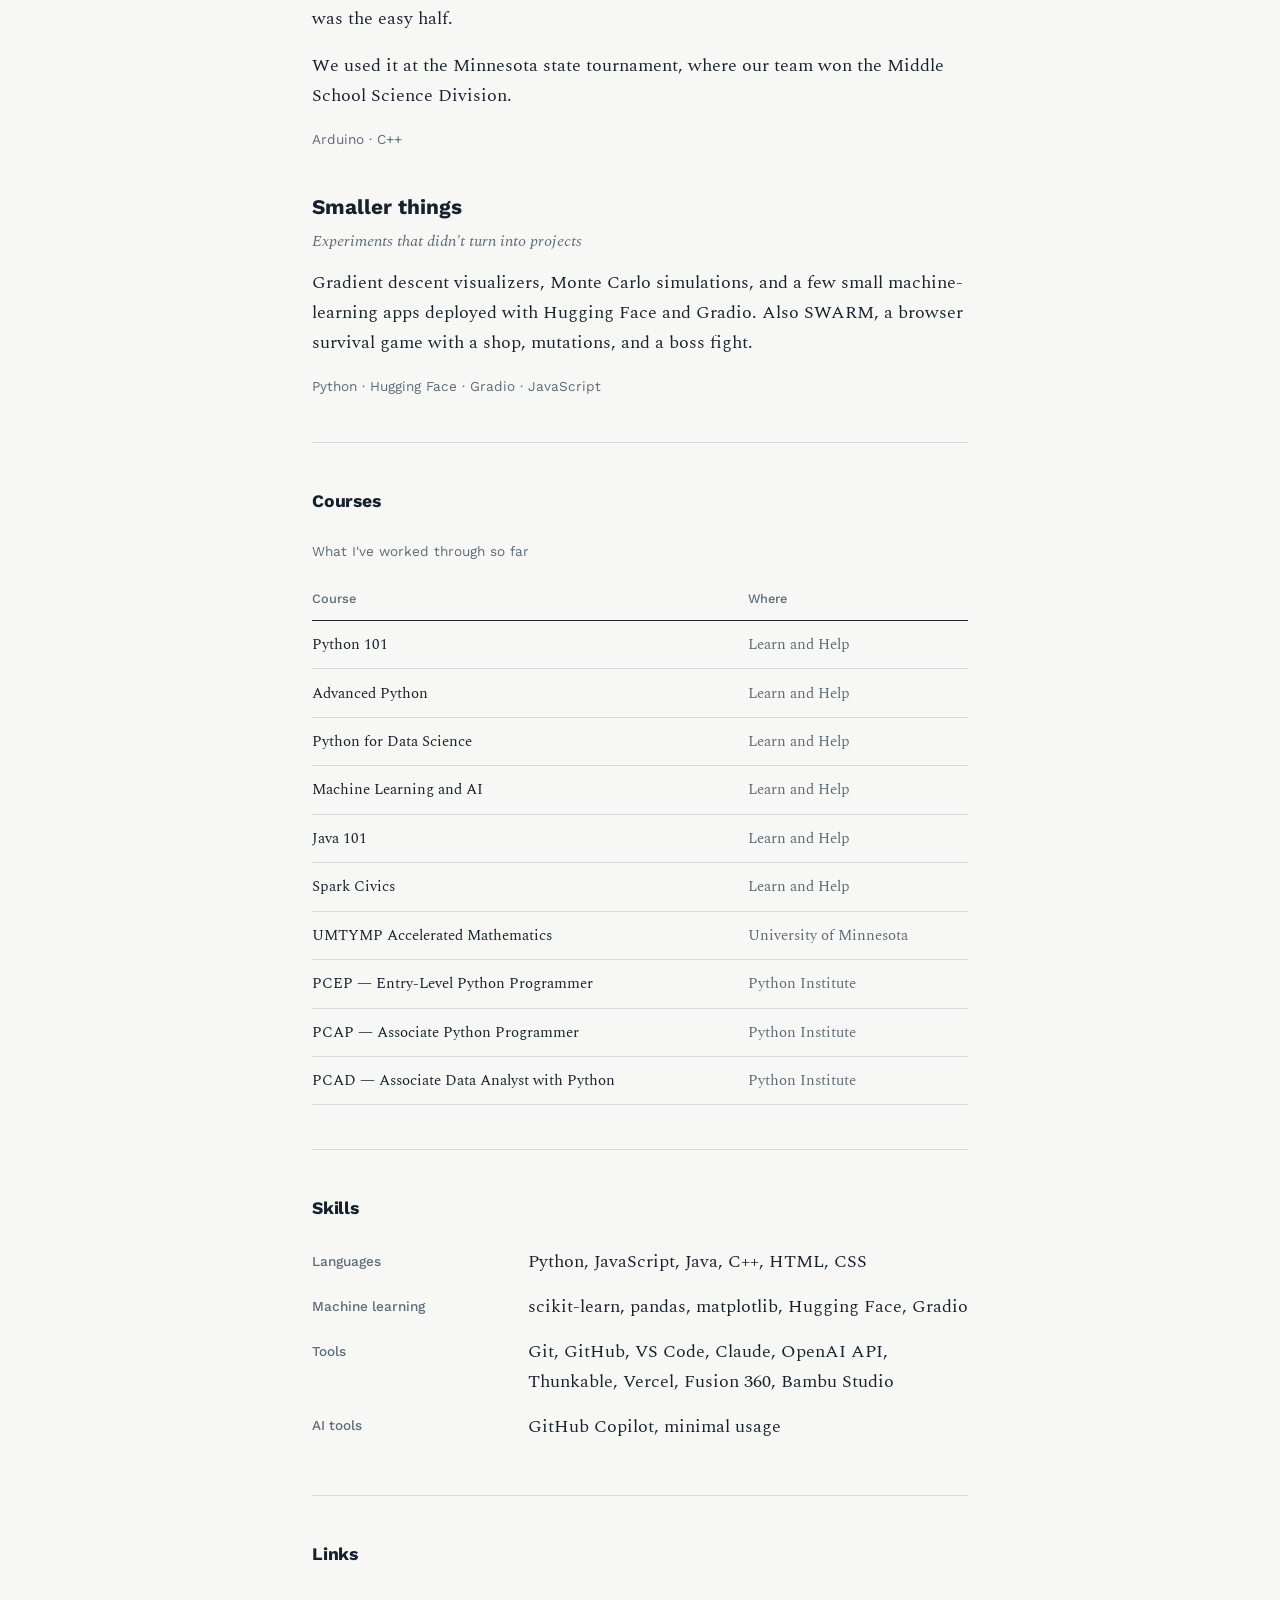
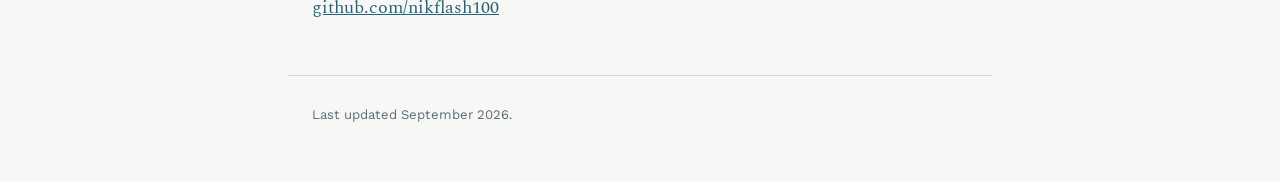
==== commit 6e97d2c1: "Add files via upload" ====
--- a/index.html
+++ b/index.html
@@ -82,10 +82,19 @@
   </article>
 
   <article class="project">
+    <h3>DI Timer</h3>
+    <p class="project-sub">Countdown timer for Destination Imagination</p>
+    <p>An Arduino timer for our team's presentation. One button starts it, a seven-segment display counts down from three minutes, and when it hits zero it beeps and runs through a set of sci-fi noises.</p>
+    <p>The parts were all off-the-shelf. The hard part was the breadboard, working out which rows connect to which and why nothing lit up until I had it right. The code was the easy half.</p>
+    <p>We used it at the Minnesota state tournament, where our team won the Middle School Science Division.</p>
+    <p class="tech">Arduino &middot; C++</p>
+  </article>
+
+  <article class="project">
     <h3>Smaller things</h3>
     <p class="project-sub">Experiments that didn't turn into projects</p>
-    <p>Gradient descent visualizers, Monte Carlo simulations, and a few small machine-learning apps deployed with Hugging Face and Gradio.</p>
-    <p class="tech">Python &middot; Hugging Face &middot; Gradio</p>
+    <p>Gradient descent visualizers, Monte Carlo simulations, and a few small machine-learning apps deployed with Hugging Face and Gradio. Also SWARM, a browser survival game with a shop, mutations, and a boss fight.</p>
+    <p class="tech">Python &middot; Hugging Face &middot; Gradio &middot; JavaScript</p>
   </article>
 </section>
 
@@ -115,7 +124,7 @@
   <h2>Skills</h2>
   <dl class="skills">
     <dt>Languages</dt>
-    <dd>Python, JavaScript, Java, HTML, CSS</dd>
+    <dd>Python, JavaScript, Java, C++, HTML, CSS</dd>
 
     <dt>Machine learning</dt>
     <dd>scikit-learn, pandas, matplotlib, Hugging Face, Gradio</dd>
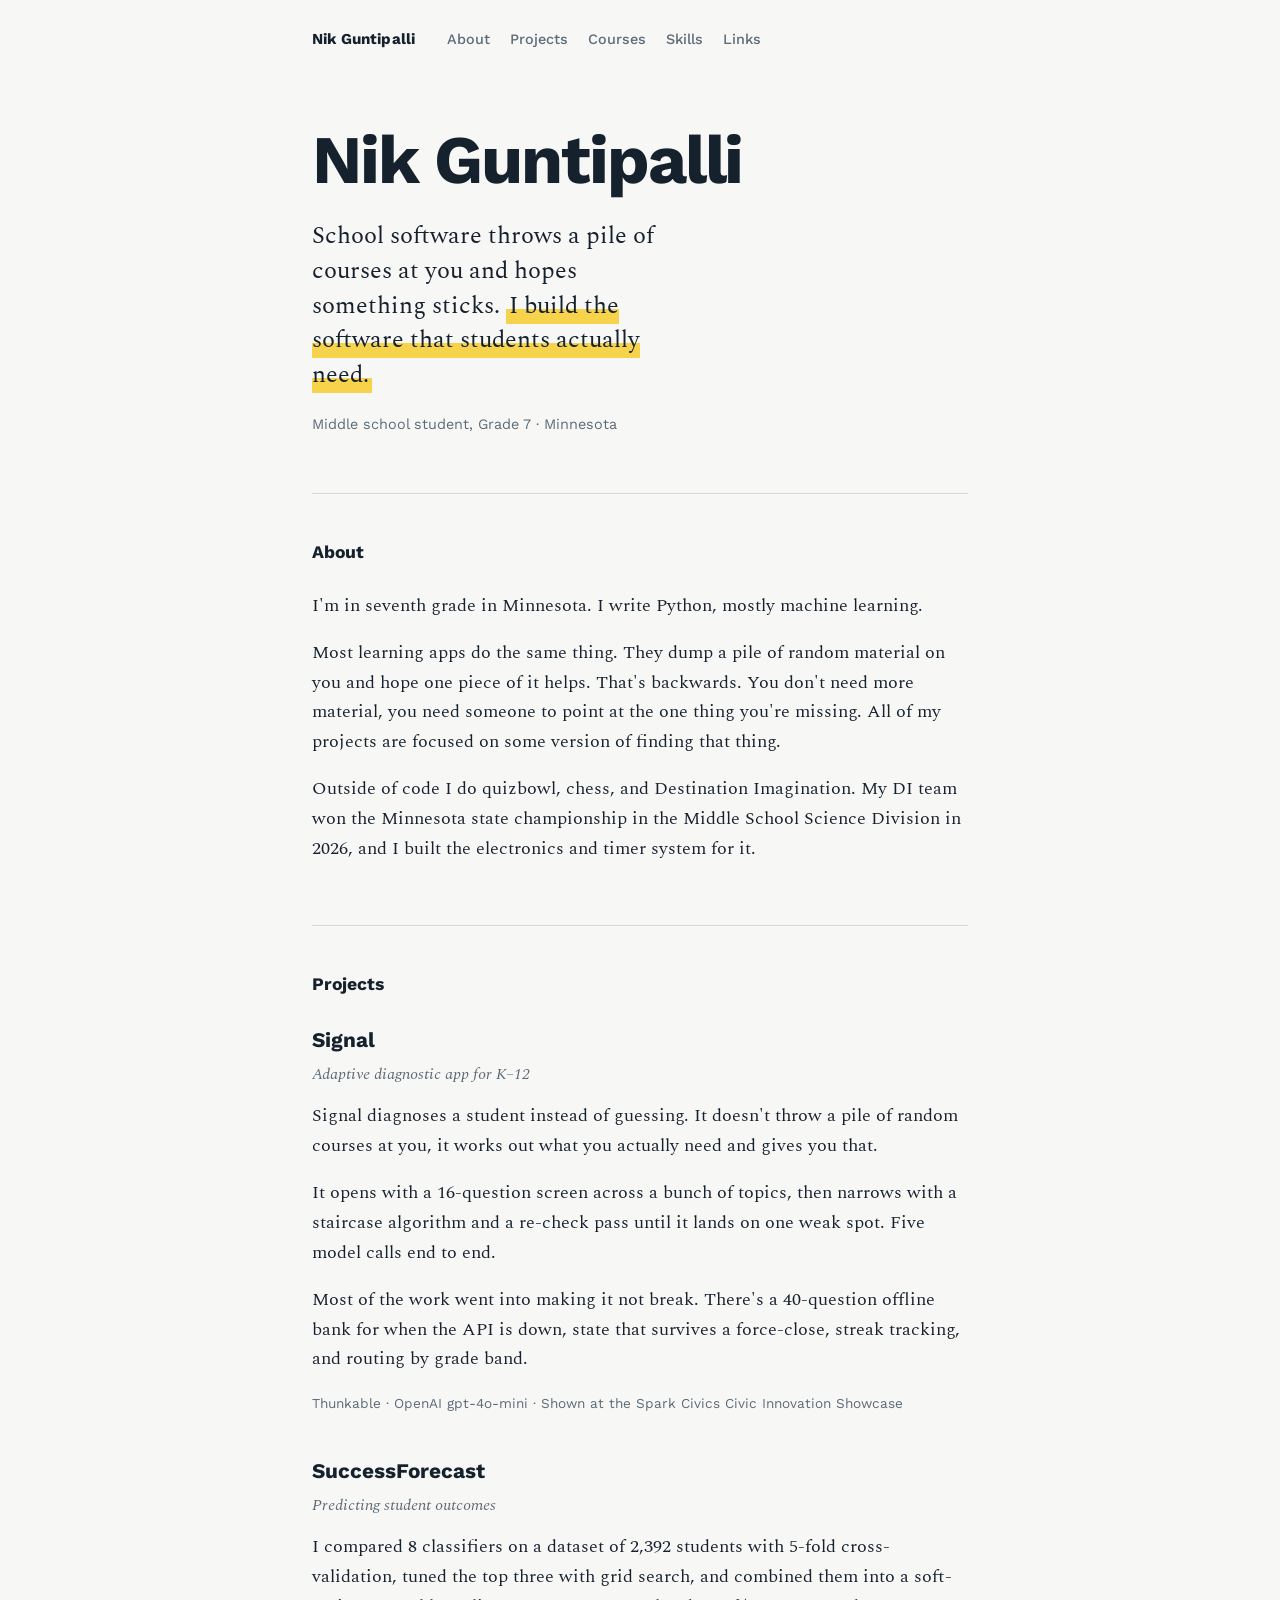
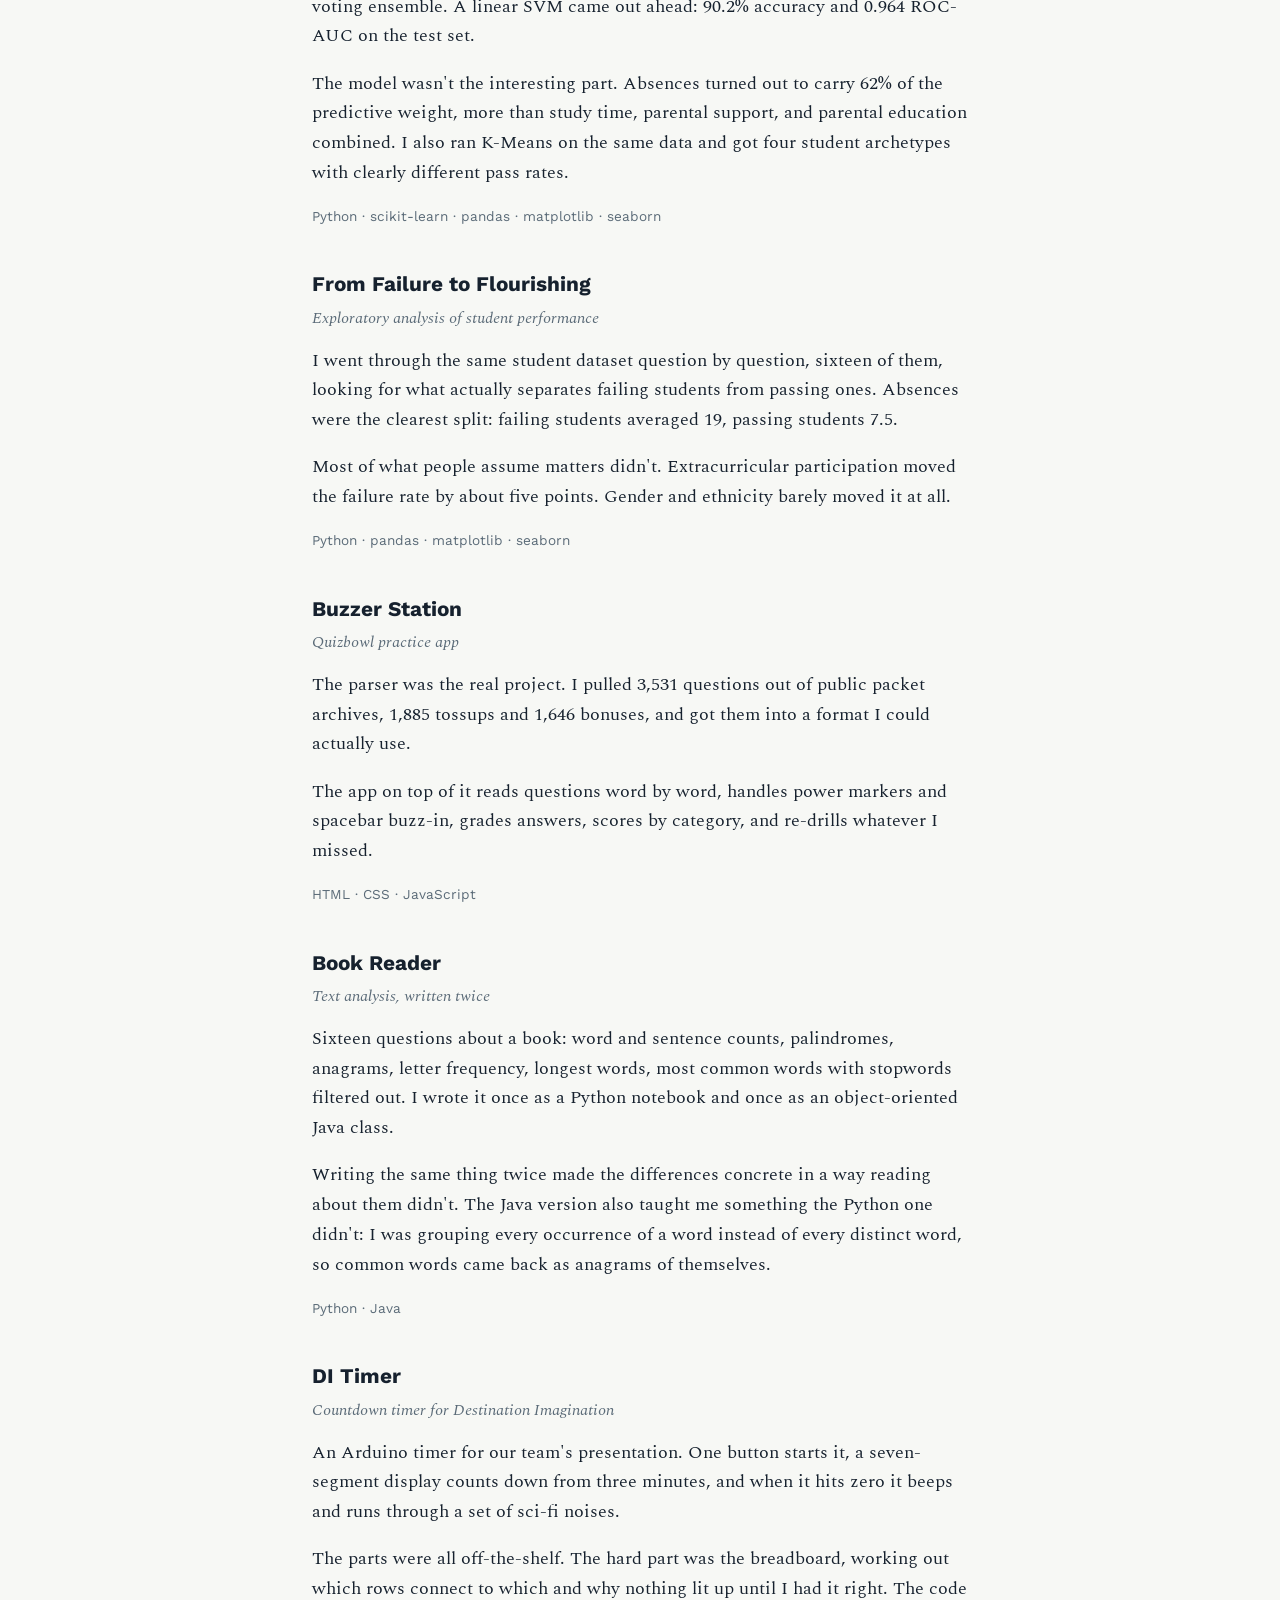
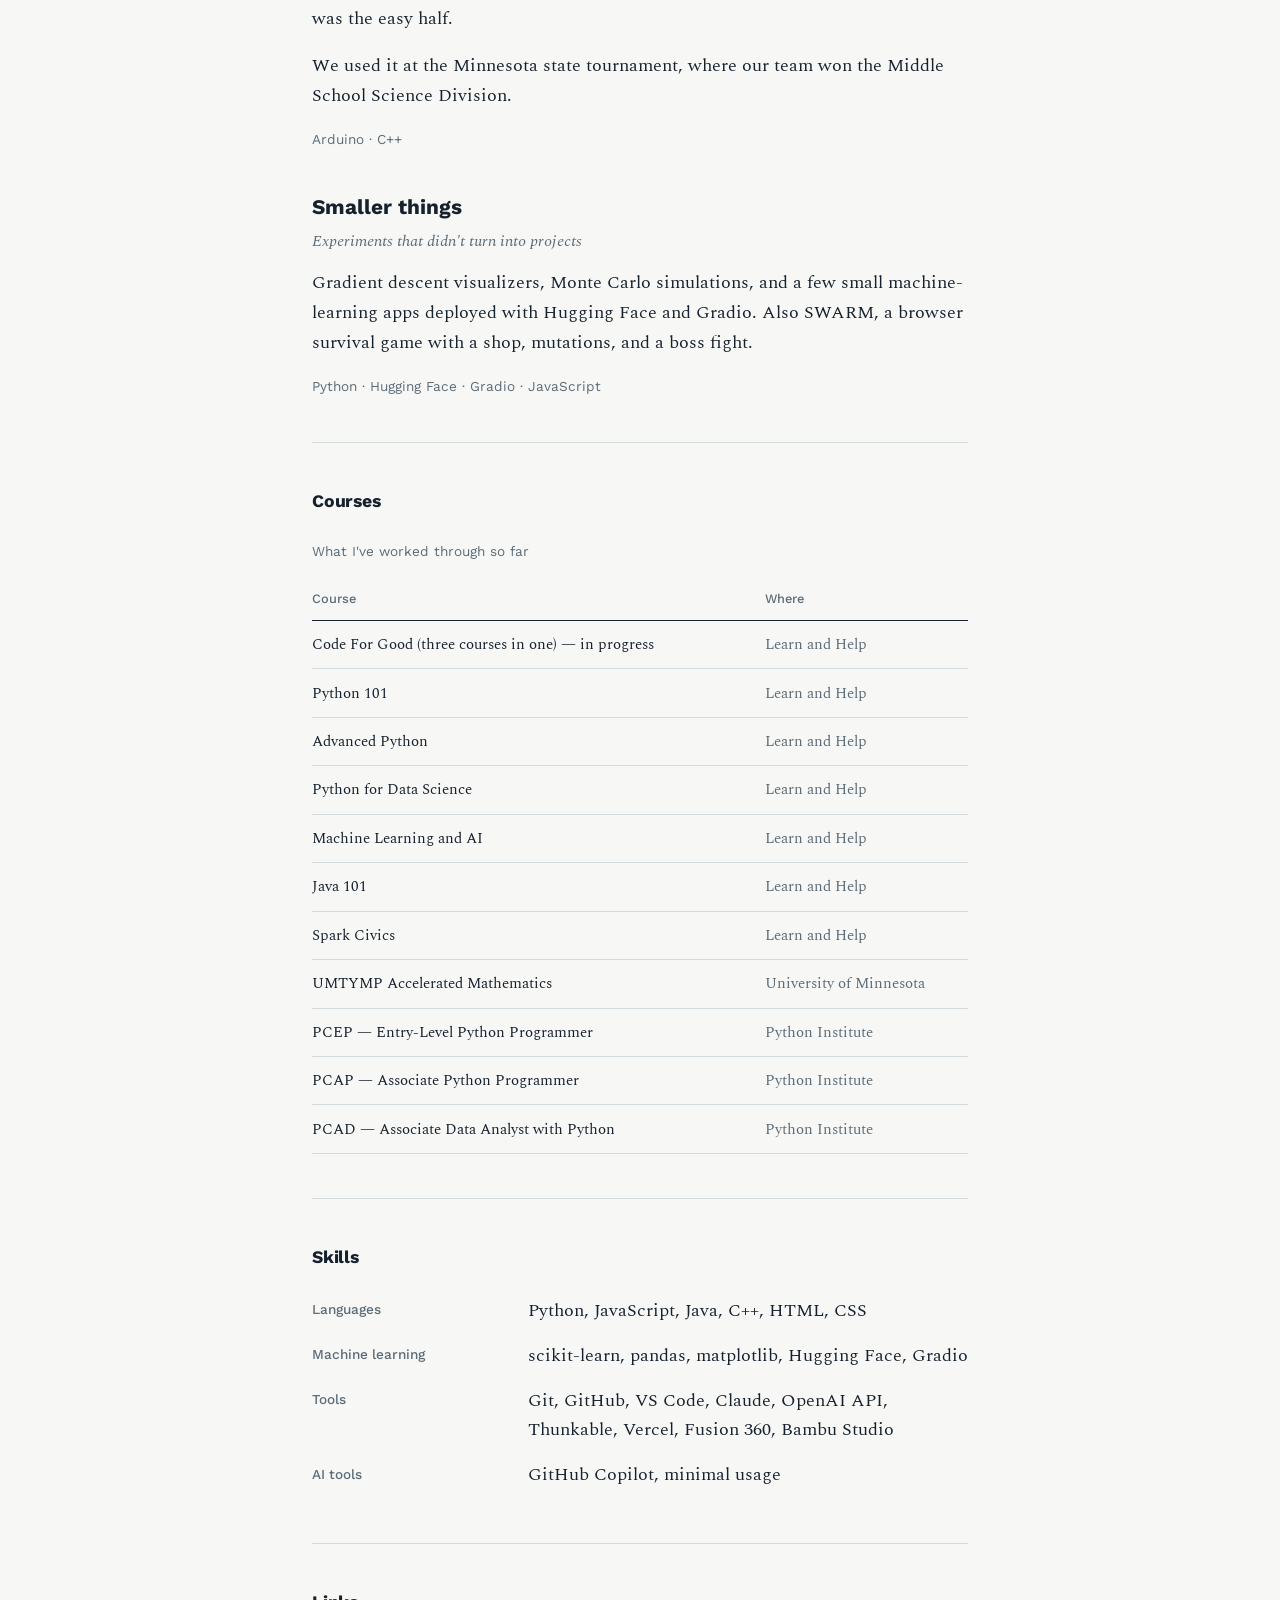
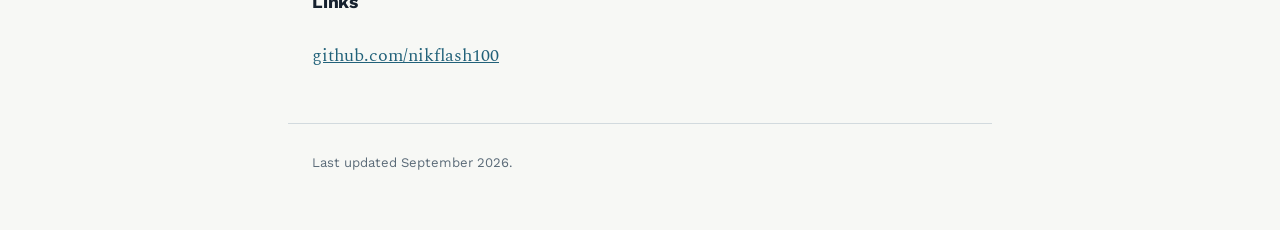
==== commit bbe359e4: "Add files via upload" ====
--- a/index.html
+++ b/index.html
@@ -106,6 +106,7 @@
       <tr><th scope="col">Course</th><th scope="col">Where</th></tr>
     </thead>
     <tbody>
+      <tr><td>Code For Good (three courses in one) &mdash; in progress</td><td>Learn and Help</td></tr>
       <tr><td>Python 101</td><td>Learn and Help</td></tr>
       <tr><td>Advanced Python</td><td>Learn and Help</td></tr>
       <tr><td>Python for Data Science</td><td>Learn and Help</td></tr>
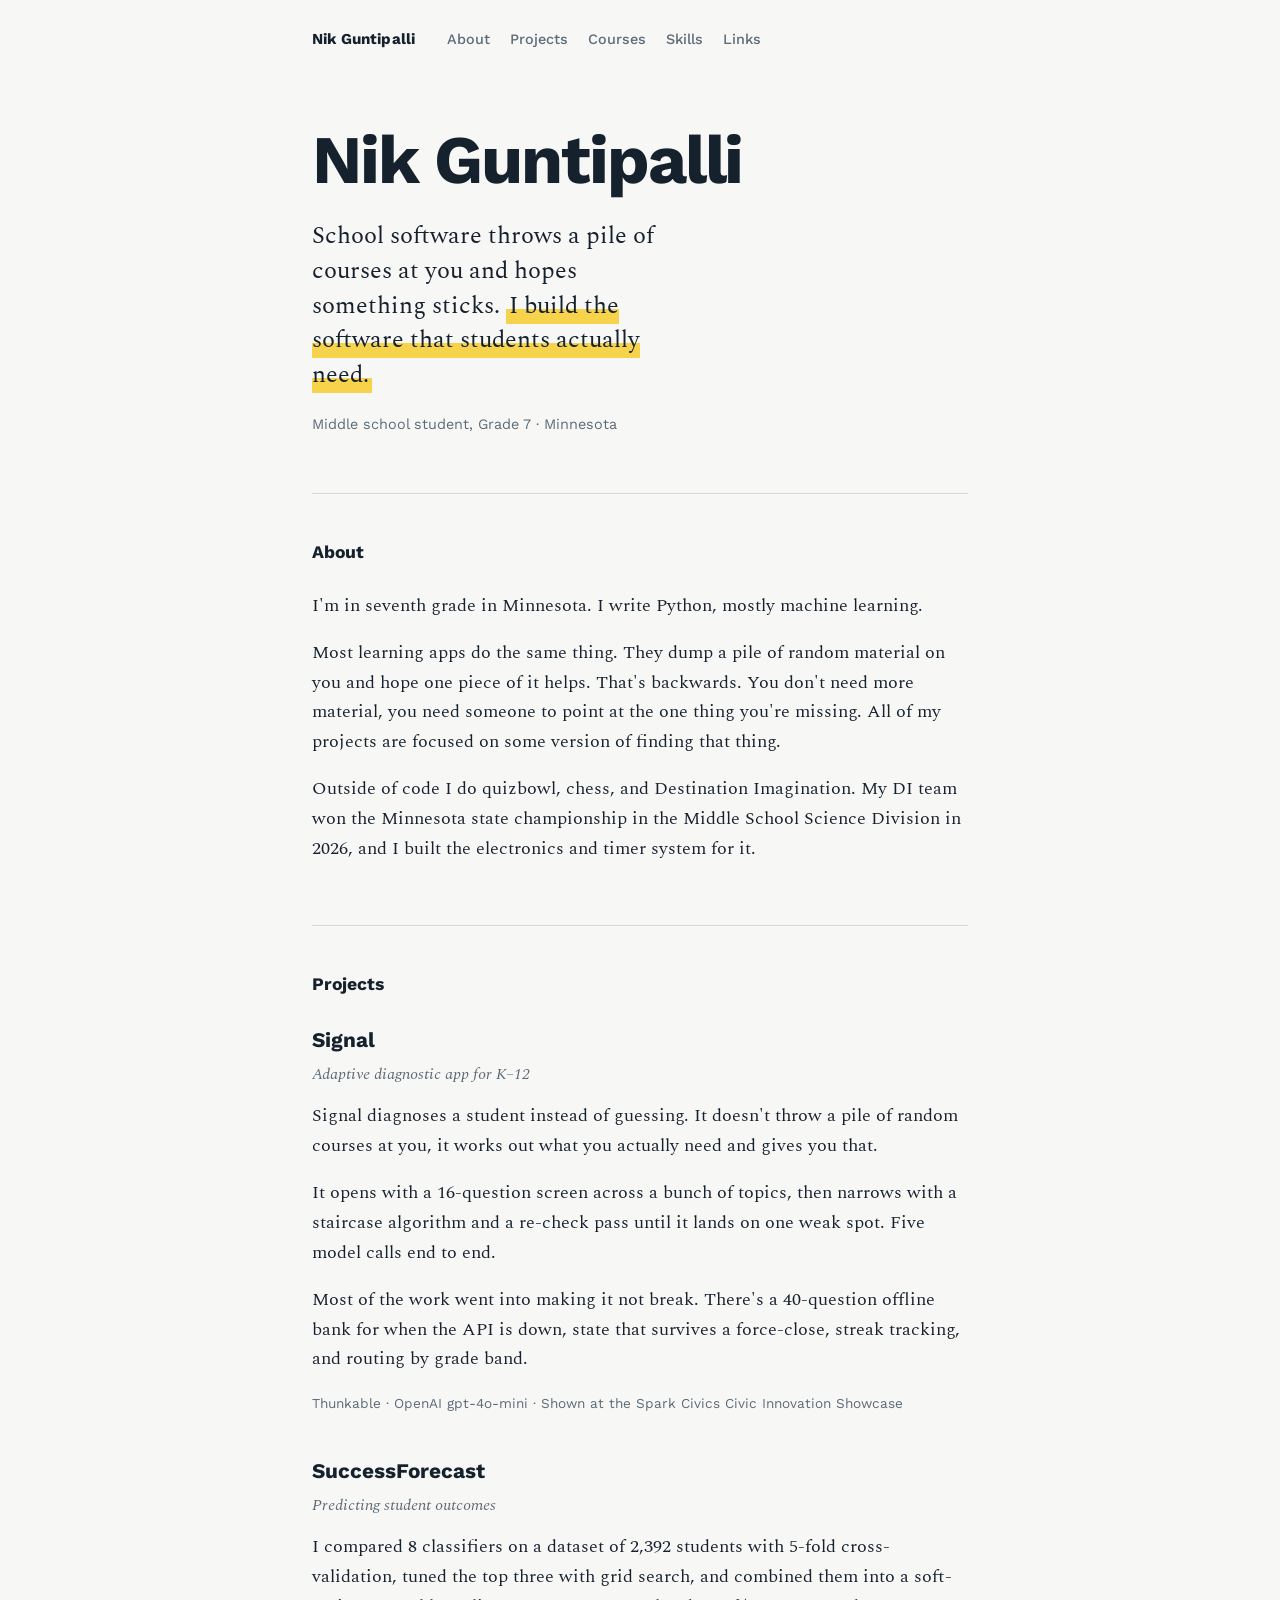
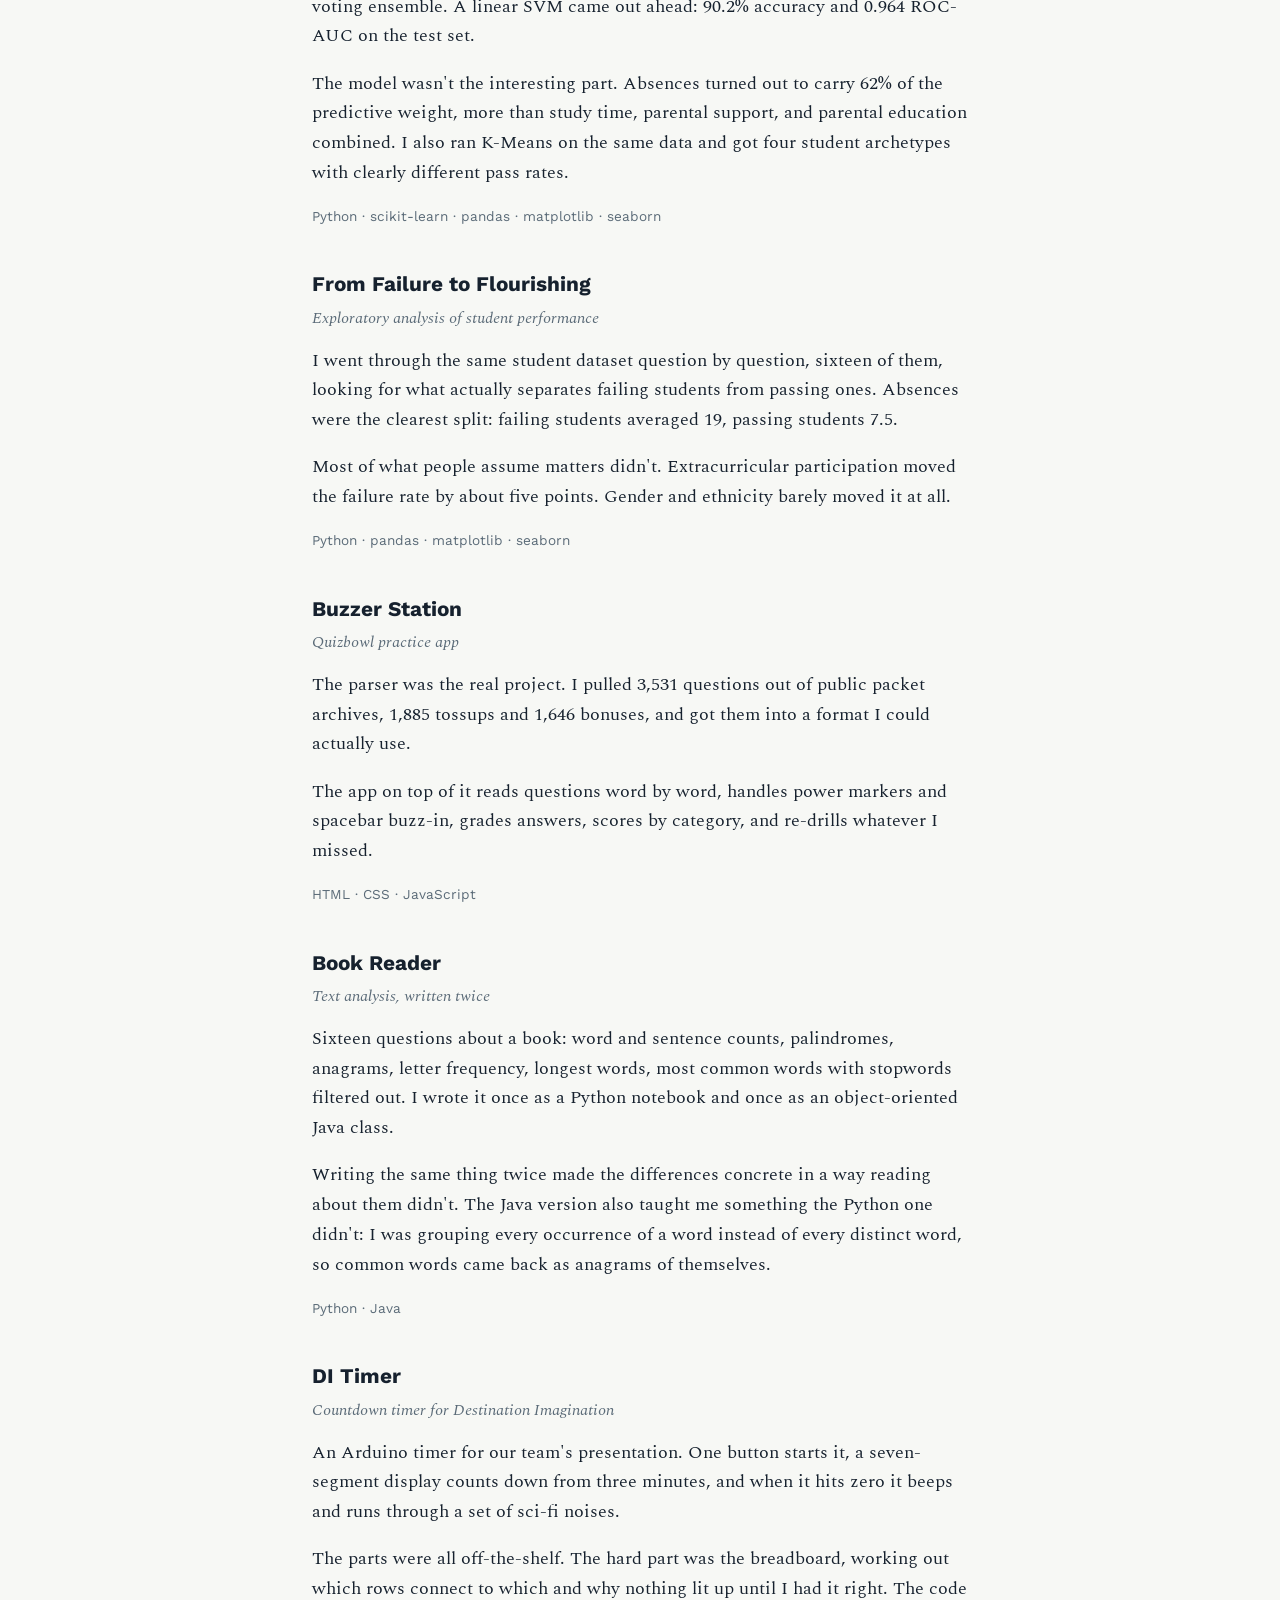
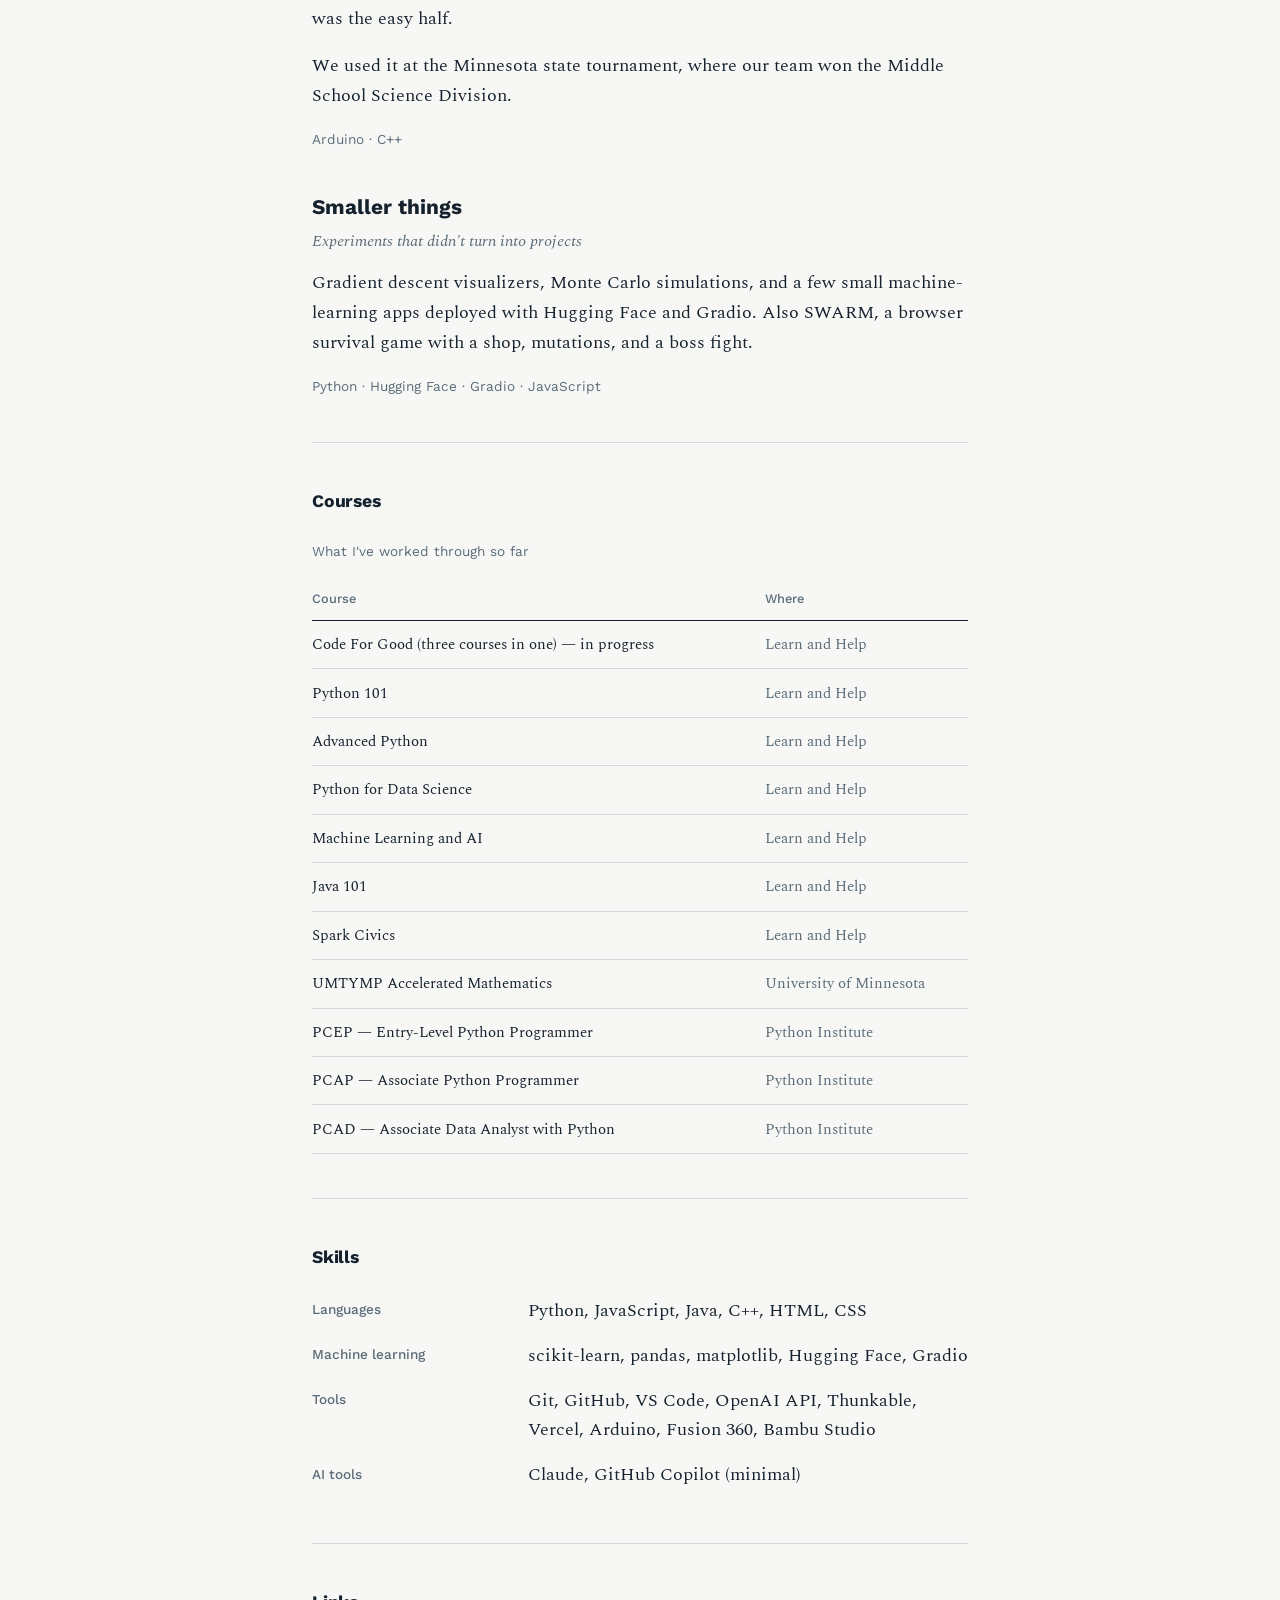
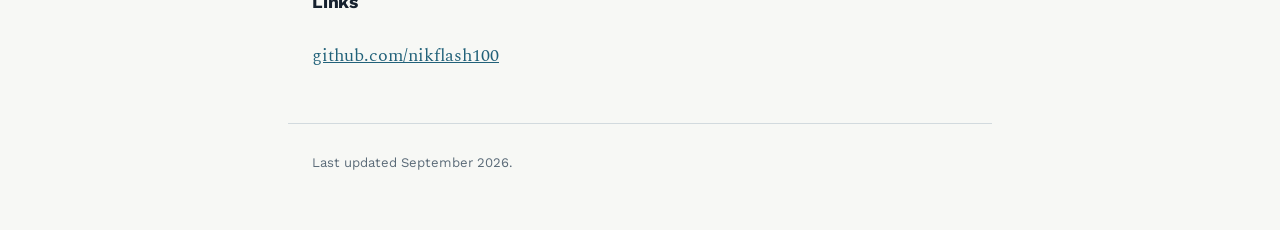
==== commit b9ffdbc8: "Add files via upload" ====
--- a/index.html
+++ b/index.html
@@ -131,10 +131,10 @@
     <dd>scikit-learn, pandas, matplotlib, Hugging Face, Gradio</dd>
 
     <dt>Tools</dt>
-    <dd>Git, GitHub, VS Code, Claude, OpenAI API, Thunkable, Vercel, Fusion 360, Bambu Studio</dd>
+    <dd>Git, GitHub, VS Code, OpenAI API, Thunkable, Vercel, Arduino, Fusion 360, Bambu Studio</dd>
 
     <dt>AI tools</dt>
-    <dd>GitHub Copilot, minimal usage</dd>
+    <dd>Claude, GitHub Copilot (minimal)</dd>
   </dl>
 </section>
 
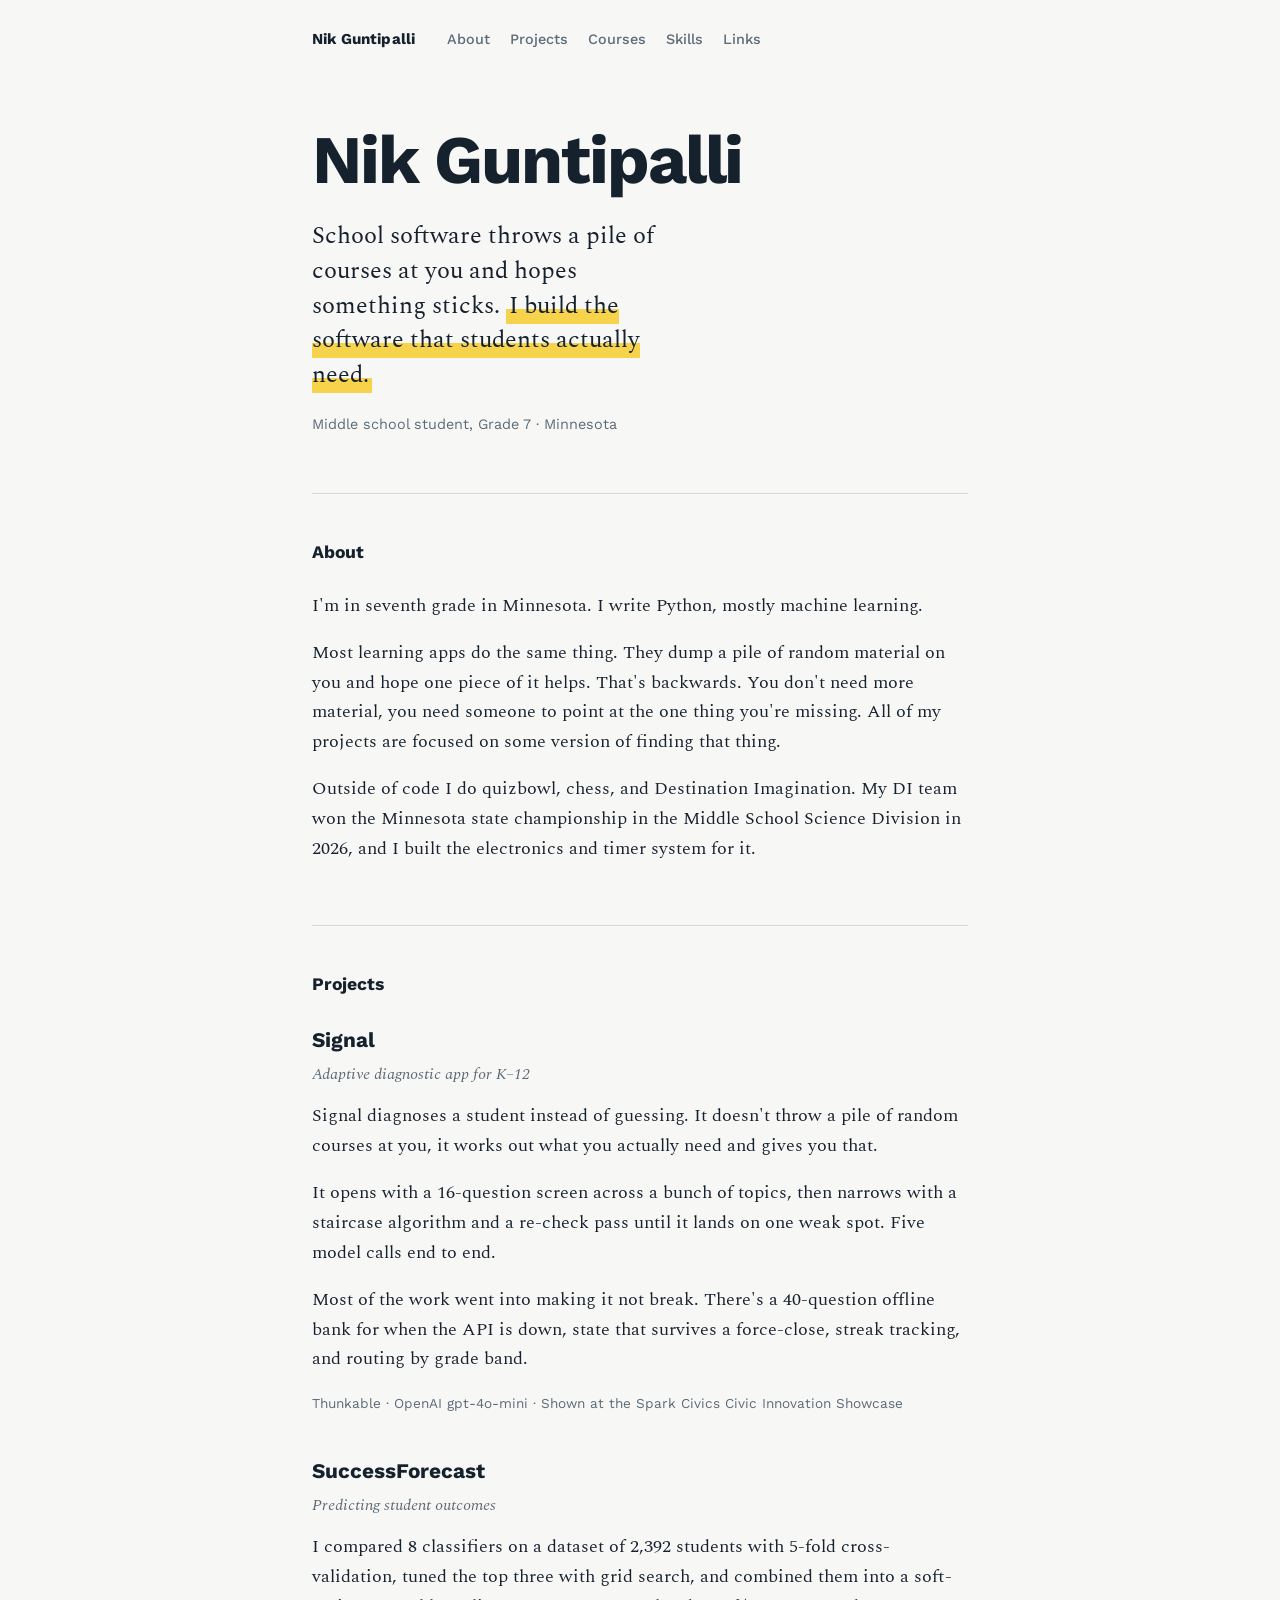
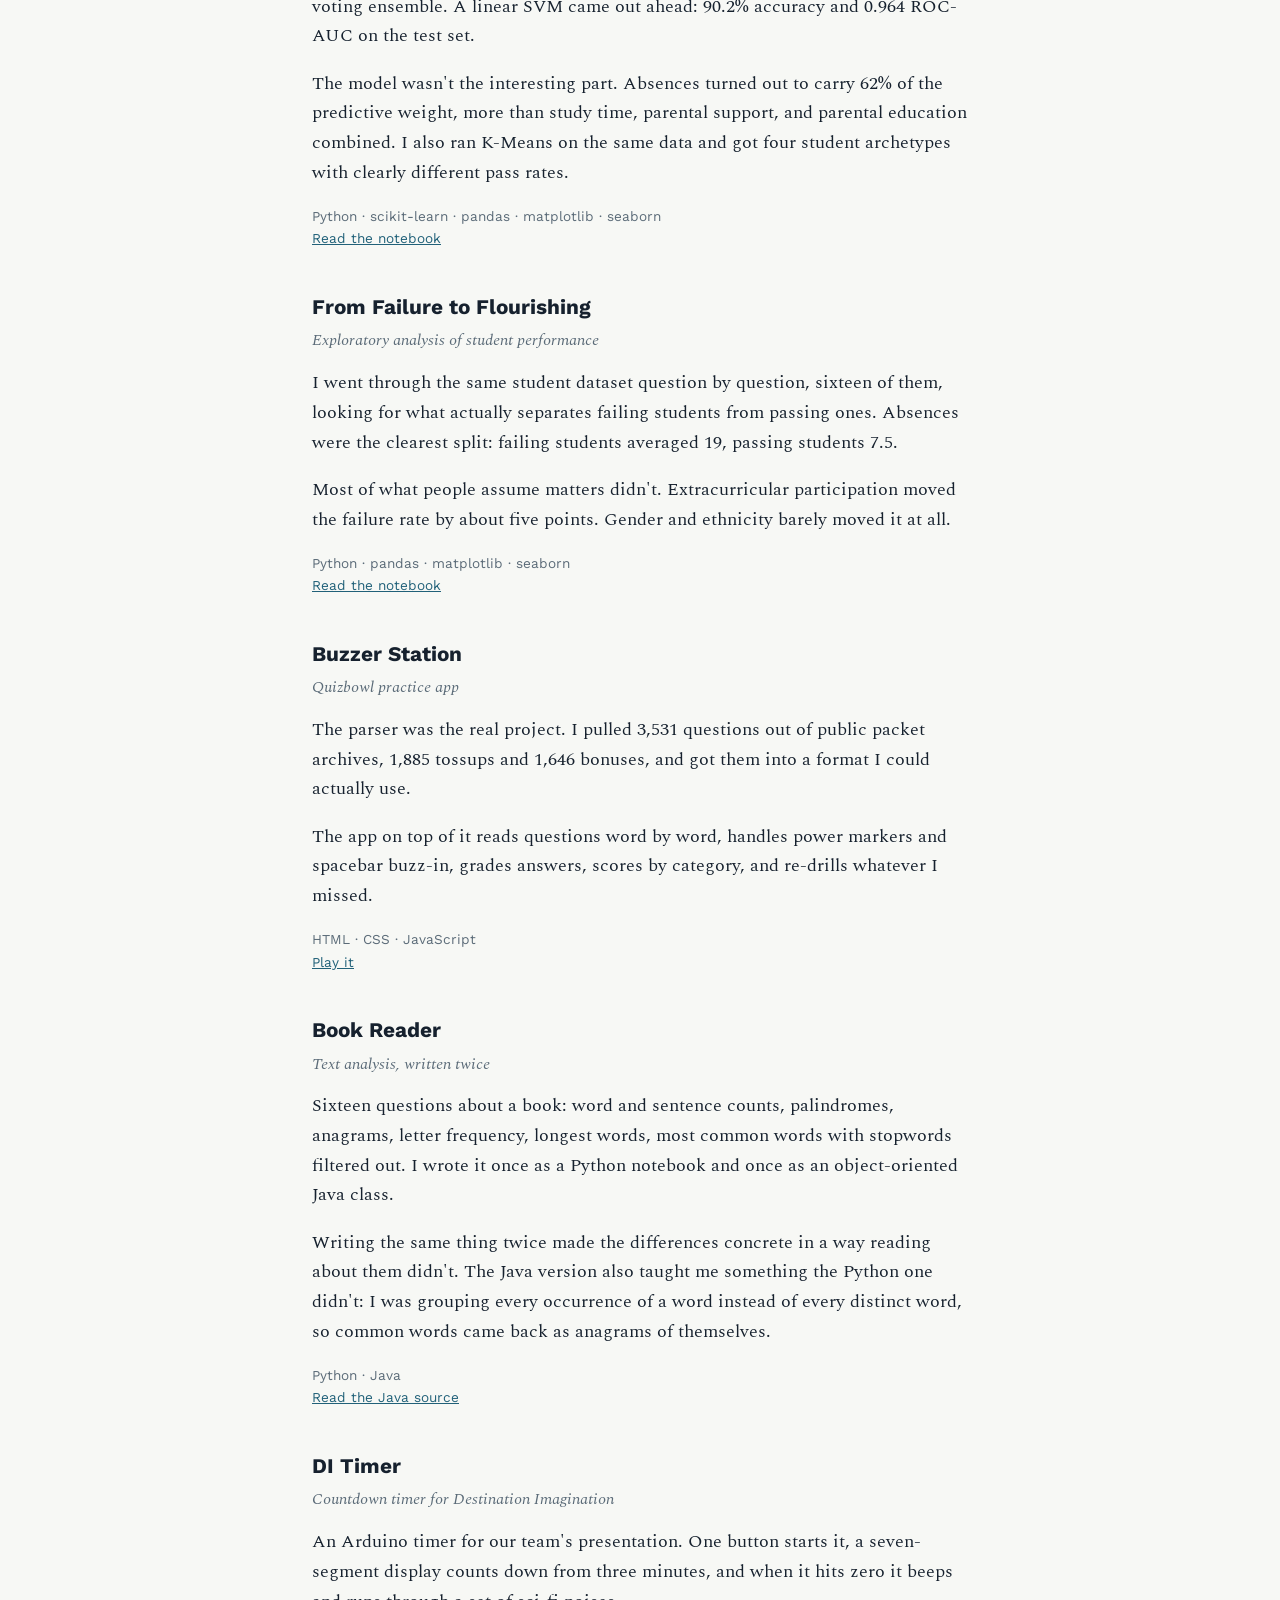
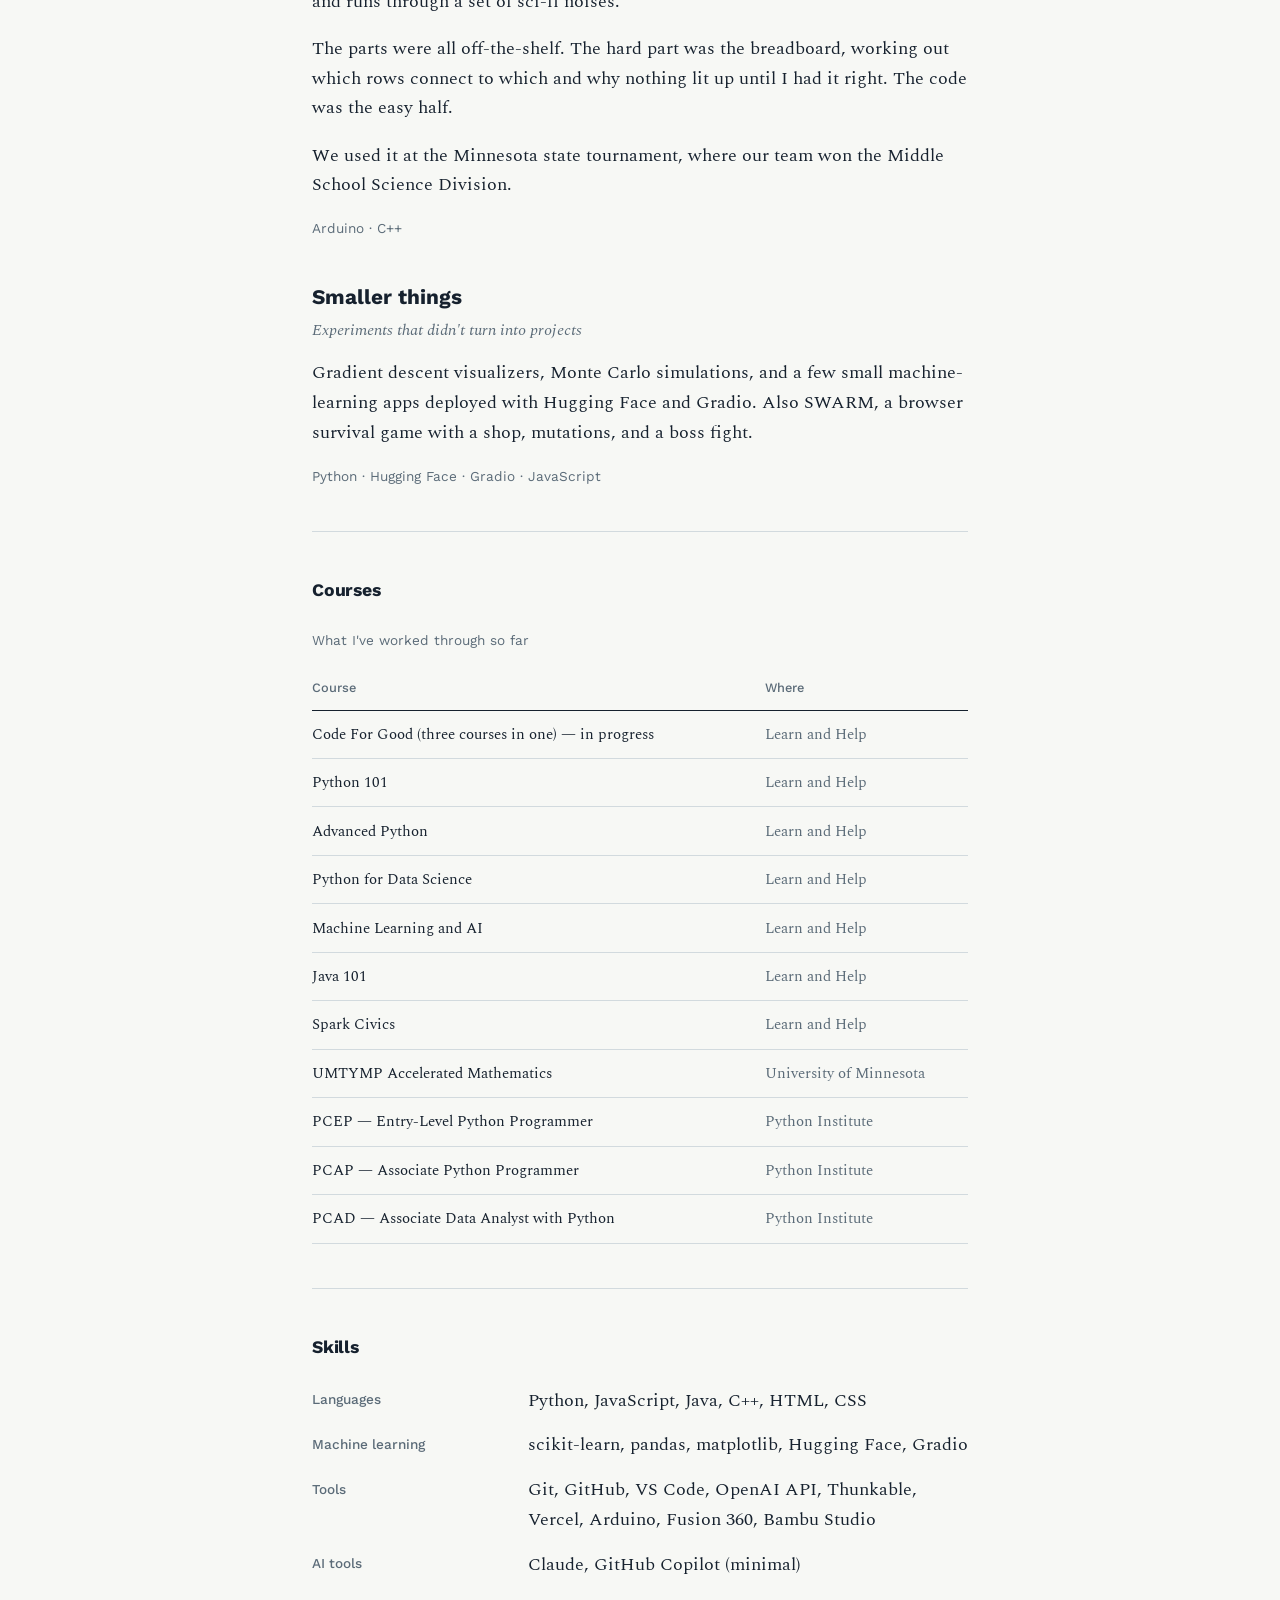
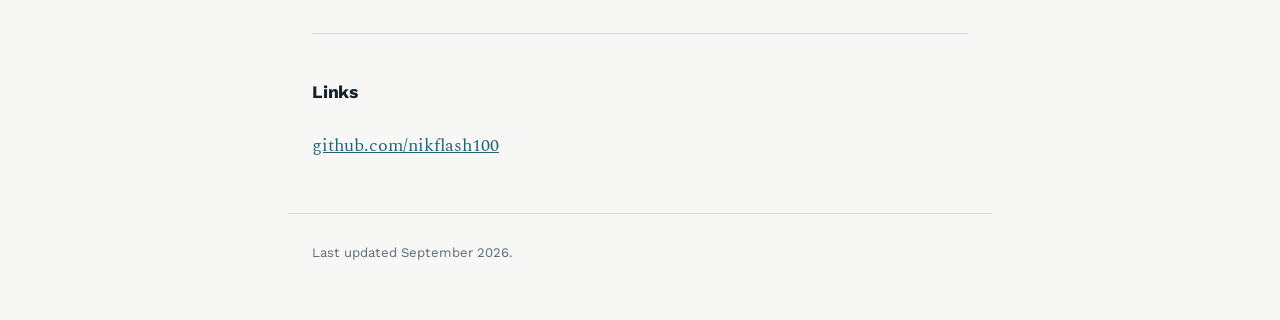
==== commit cfd6dbfb: "Add files via upload" ====
--- a/index.html
+++ b/index.html
@@ -55,6 +55,7 @@
     <p>I compared 8 classifiers on a dataset of 2,392 students with 5-fold cross-validation, tuned the top three with grid search, and combined them into a soft-voting ensemble. A linear SVM came out ahead: 90.2% accuracy and 0.964 ROC-AUC on the test set.</p>
     <p>The model wasn't the interesting part. Absences turned out to carry 62% of the predictive weight, more than study time, parental support, and parental education combined. I also ran K-Means on the same data and got four student archetypes with clearly different pass rates.</p>
     <p class="tech">Python &middot; scikit-learn &middot; pandas &middot; matplotlib &middot; seaborn</p>
+    <p class="tech"><a href="files/successforecast.html">Read the notebook</a></p>
   </article>
 
   <article class="project">
@@ -63,6 +64,7 @@
     <p>I went through the same student dataset question by question, sixteen of them, looking for what actually separates failing students from passing ones. Absences were the clearest split: failing students averaged 19, passing students 7.5.</p>
     <p>Most of what people assume matters didn't. Extracurricular participation moved the failure rate by about five points. Gender and ethnicity barely moved it at all.</p>
     <p class="tech">Python &middot; pandas &middot; matplotlib &middot; seaborn</p>
+    <p class="tech"><a href="files/from-failure-to-flourishing.html">Read the notebook</a></p>
   </article>
 
   <article class="project">
@@ -71,6 +73,7 @@
     <p>The parser was the real project. I pulled 3,531 questions out of public packet archives, 1,885 tossups and 1,646 bonuses, and got them into a format I could actually use.</p>
     <p>The app on top of it reads questions word by word, handles power markers and spacebar buzz-in, grades answers, scores by category, and re-drills whatever I missed.</p>
     <p class="tech">HTML &middot; CSS &middot; JavaScript</p>
+    <p class="tech"><a href="buzzer-station.html">Play it</a></p>
   </article>
 
   <article class="project">
@@ -79,6 +82,7 @@
     <p>Sixteen questions about a book: word and sentence counts, palindromes, anagrams, letter frequency, longest words, most common words with stopwords filtered out. I wrote it once as a Python notebook and once as an object-oriented Java class.</p>
     <p>Writing the same thing twice made the differences concrete in a way reading about them didn't. The Java version also taught me something the Python one didn't: I was grouping every occurrence of a word instead of every distinct word, so common words came back as anagrams of themselves.</p>
     <p class="tech">Python &middot; Java</p>
+    <p class="tech"><a href="files/FinalProjectOO.html">Read the Java source</a></p>
   </article>
 
   <article class="project">
